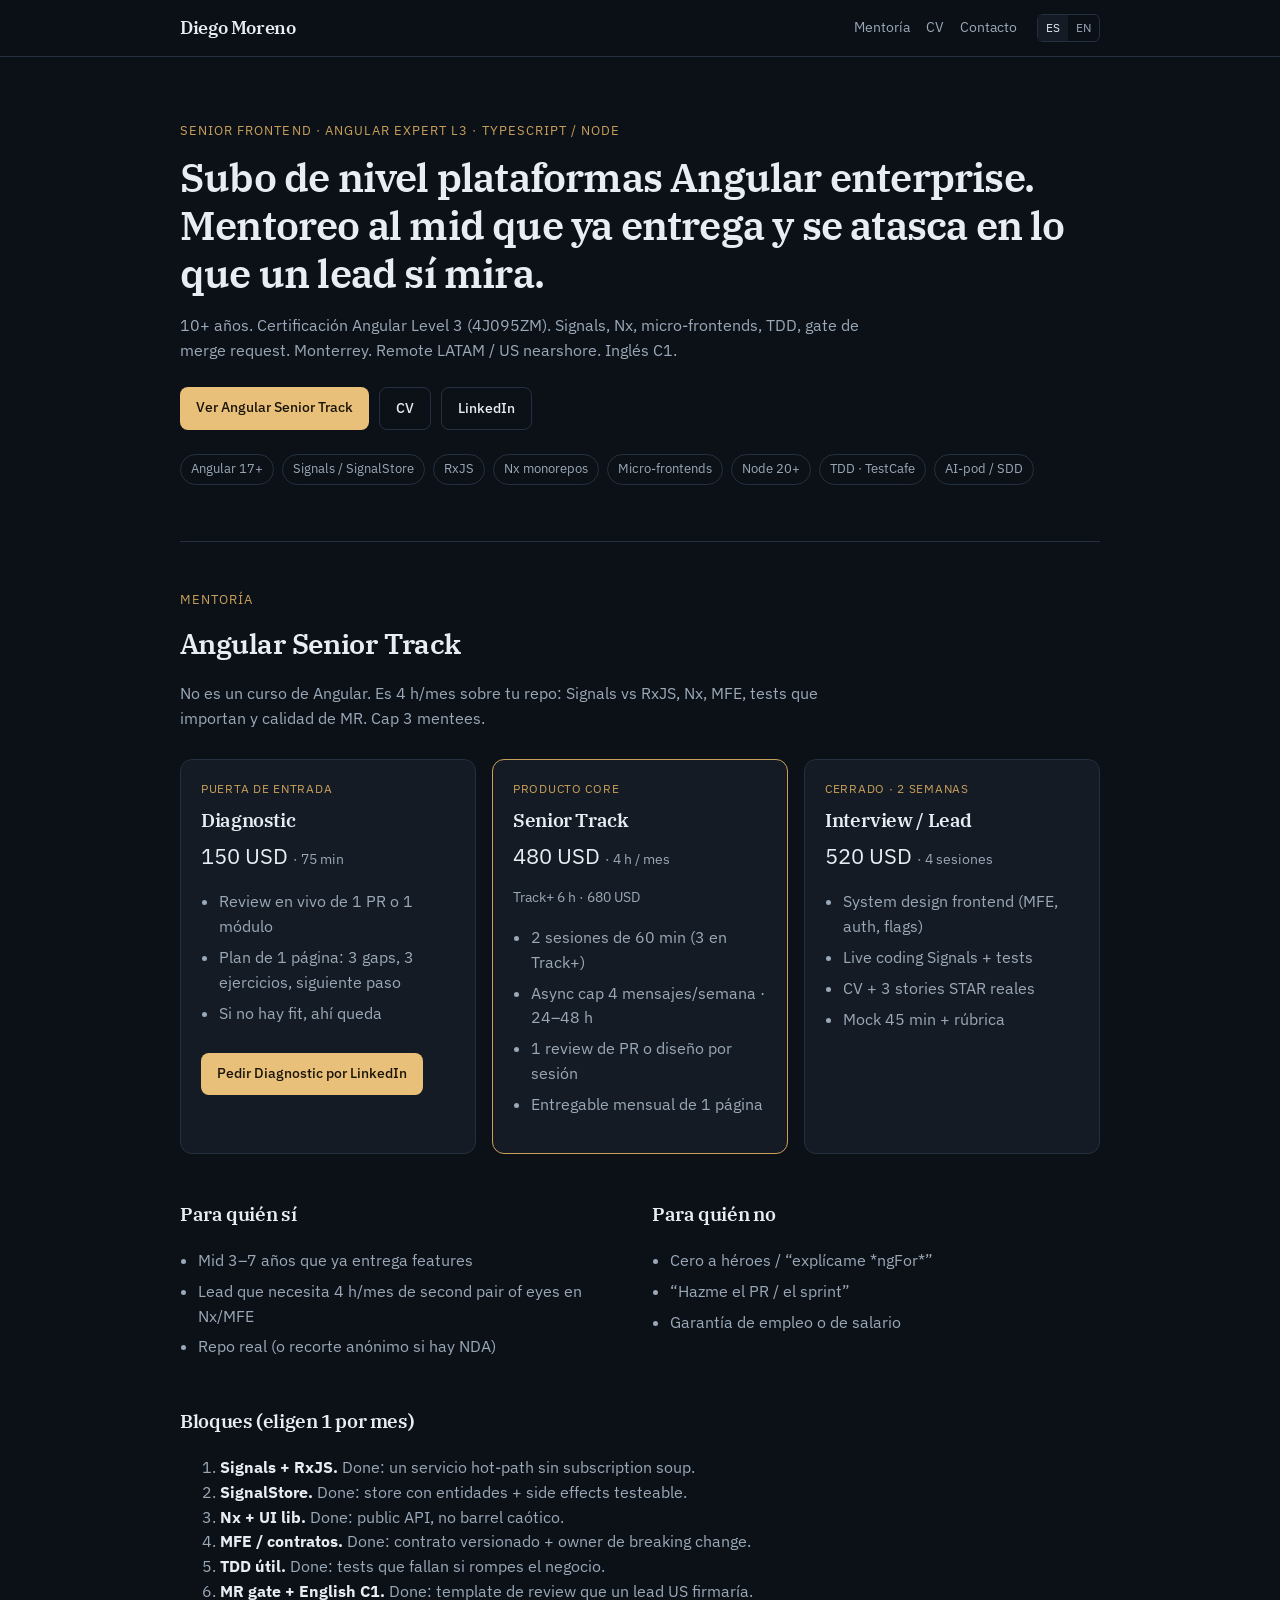
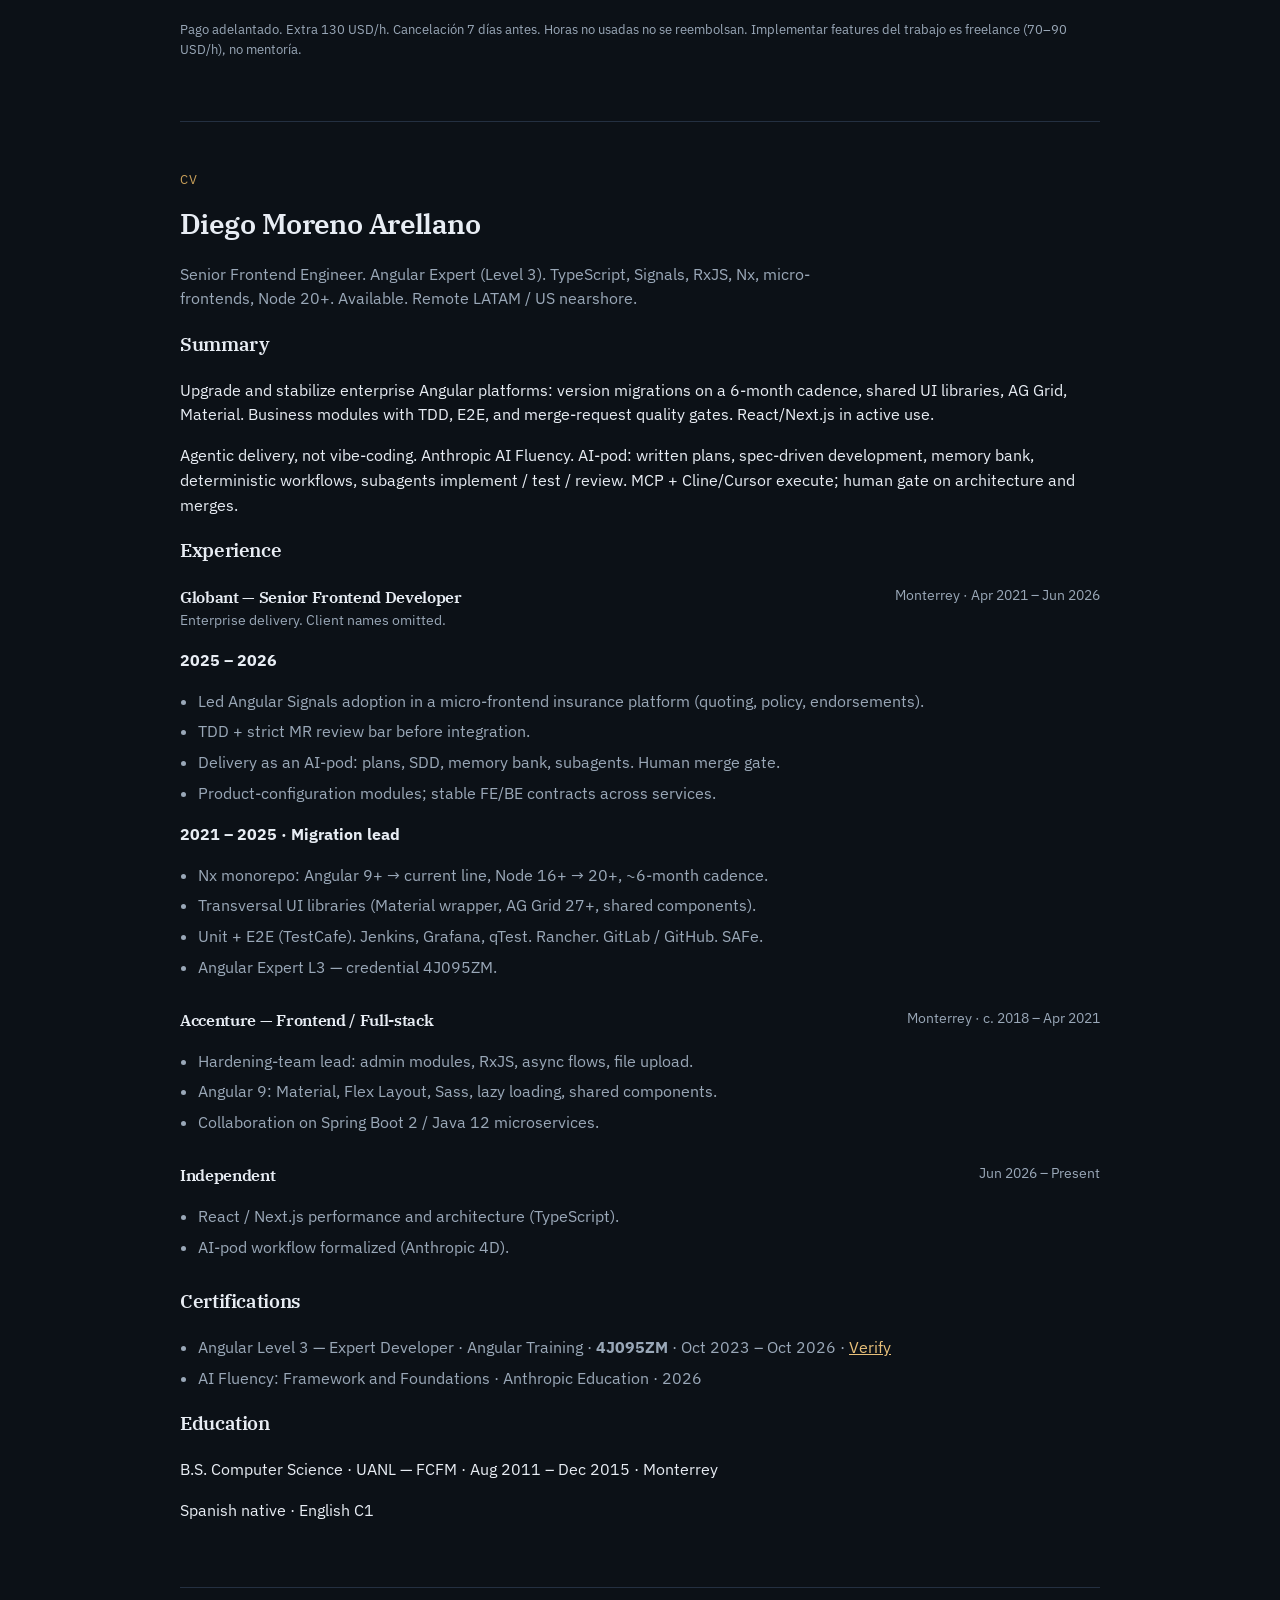
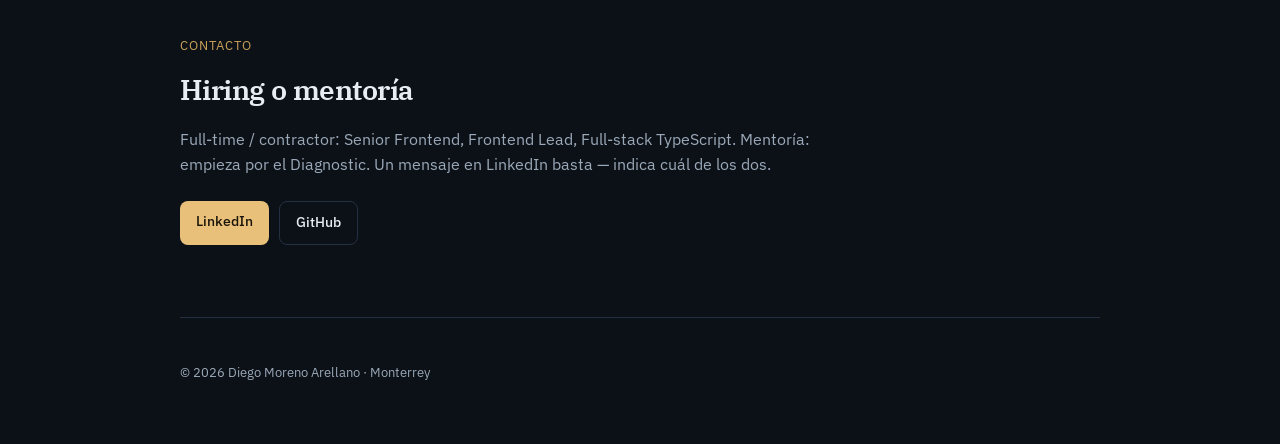
==== index.html @ fafae0d0 "feat: static landing (HTML/CSS/i18n) for GitHub Pages" ====
<!DOCTYPE html>
<html lang="es">
<head>
  <meta charset="UTF-8" />
  <meta name="viewport" content="width=device-width, initial-scale=1" />
  <title>Diego Moreno — Angular Expert L3 · Senior Frontend</title>
  <meta name="description" content="Senior Frontend Engineer. Angular Expert L3. Mentoría mid→senior y fractional nearshore. Monterrey / remote US." />
  <meta property="og:title" content="Diego Moreno — Angular Expert L3" />
  <meta property="og:description" content="CV público + Angular Senior Track. Signals, Nx, MFE, TDD. Mentoría 4 h/mes." />
  <meta property="og:type" content="website" />
  <link rel="icon" href="data:image/svg+xml,<svg xmlns='http://www.w3.org/2000/svg' viewBox='0 0 64 64'><rect width='64' height='64' rx='12' fill='%230c1117'/><text x='50%' y='54%' text-anchor='middle' font-family='Georgia' font-size='28' fill='%23e8c07a'>DM</text></svg>" />
  <link rel="preconnect" href="https://fonts.googleapis.com" />
  <link rel="preconnect" href="https://fonts.gstatic.com" crossorigin />
  <link href="https://fonts.googleapis.com/css2?family=IBM+Plex+Sans:wght@400;500;600&family=IBM+Plex+Serif:wght@500;600&display=swap" rel="stylesheet" />
  <link rel="stylesheet" href="styles.css" />
</head>
<body>
  <a class="skip" href="#main">Skip to content</a>
  <header class="top">
    <div class="wrap top-inner">
      <a class="brand" href="#top">Diego Moreno</a>
      <nav class="nav">
        <a href="#mentoria" data-i18n="nav.mentor">Mentoría</a>
        <a href="#cv" data-i18n="nav.cv">CV</a>
        <a href="#contacto" data-i18n="nav.contact">Contacto</a>
      </nav>
      <div class="lang" role="group" aria-label="Language">
        <button type="button" id="btn-es" class="on" onclick="setLang('es')">ES</button>
        <button type="button" id="btn-en" onclick="setLang('en')">EN</button>
      </div>
    </div>
  </header>

  <main id="main">
    <section class="hero wrap" id="top">
      <p class="kicker" data-i18n="hero.kicker">Senior Frontend · Angular Expert L3 · TypeScript / Node</p>
      <h1 data-i18n="hero.title">Subo de nivel plataformas Angular enterprise. Mentoreo al mid que ya entrega y se atasca en lo que un lead sí mira.</h1>
      <p class="lede" data-i18n="hero.lede">10+ años. Certificación Angular Level 3 (4J095ZM). Signals, Nx, micro-frontends, TDD, gate de merge request. Monterrey. Remote LATAM / US nearshore. Inglés C1.</p>
      <div class="cta-row">
        <a class="btn primary" href="#mentoria" data-i18n="hero.cta1">Ver Angular Senior Track</a>
        <a class="btn ghost" href="#cv">CV</a>
        <a class="btn ghost" href="https://mx.linkedin.com/in/diego-moreno-arellano-2a36528a" target="_blank" rel="noopener">LinkedIn</a>
      </div>
      <ul class="pills">
        <li>Angular 17+</li>
        <li>Signals / SignalStore</li>
        <li>RxJS</li>
        <li>Nx monorepos</li>
        <li>Micro-frontends</li>
        <li>Node 20+</li>
        <li>TDD · TestCafe</li>
        <li>AI-pod / SDD</li>
      </ul>
    </section>

    <section class="wrap block" id="mentoria">
      <p class="section-label" data-i18n="m.label">Mentoría</p>
      <h2 data-i18n="m.title">Angular Senior Track</h2>
      <p class="intro" data-i18n="m.intro">No es un curso de Angular. Es 4 h/mes sobre tu repo: Signals vs RxJS, Nx, MFE, tests que importan y calidad de MR. Cap 3 mentees.</p>

      <div class="cards">
        <article class="card">
          <p class="price-kicker" data-i18n="a.k">Puerta de entrada</p>
          <h3>Diagnostic</h3>
          <p class="price">150 USD <span data-i18n="a.meta">· 75 min</span></p>
          <ul>
            <li data-i18n="a.1">Review en vivo de 1 PR o 1 módulo</li>
            <li data-i18n="a.2">Plan de 1 página: 3 gaps, 3 ejercicios, siguiente paso</li>
            <li data-i18n="a.3">Si no hay fit, ahí queda</li>
          </ul>
          <a class="btn primary sm" href="https://www.linkedin.com/in/diego-moreno-arellano-2a36528a/" target="_blank" rel="noopener" data-i18n="a.cta">Pedir Diagnostic por LinkedIn</a>
        </article>

        <article class="card featured">
          <p class="price-kicker" data-i18n="b.k">Producto core</p>
          <h3>Senior Track</h3>
          <p class="price">480 USD <span data-i18n="b.meta">· 4 h / mes</span></p>
          <p class="alt" data-i18n="b.plus">Track+ 6 h · 680 USD</p>
          <ul>
            <li data-i18n="b.1">2 sesiones de 60 min (3 en Track+)</li>
            <li data-i18n="b.2">Async cap 4 mensajes/semana · 24–48 h</li>
            <li data-i18n="b.3">1 review de PR o diseño por sesión</li>
            <li data-i18n="b.4">Entregable mensual de 1 página</li>
          </ul>
        </article>

        <article class="card">
          <p class="price-kicker" data-i18n="c.k">Cerrado · 2 semanas</p>
          <h3>Interview / Lead</h3>
          <p class="price">520 USD <span data-i18n="c.meta">· 4 sesiones</span></p>
          <ul>
            <li data-i18n="c.1">System design frontend (MFE, auth, flags)</li>
            <li data-i18n="c.2">Live coding Signals + tests</li>
            <li data-i18n="c.3">CV + 3 stories STAR reales</li>
            <li data-i18n="c.4">Mock 45 min + rúbrica</li>
          </ul>
        </article>
      </div>

      <div class="split">
        <div>
          <h3 data-i18n="fit.yesT">Para quién sí</h3>
          <ul class="plain">
            <li data-i18n="fit.y1">Mid 3–7 años que ya entrega features</li>
            <li data-i18n="fit.y2">Lead que necesita 4 h/mes de second pair of eyes en Nx/MFE</li>
            <li data-i18n="fit.y3">Repo real (o recorte anónimo si hay NDA)</li>
          </ul>
        </div>
        <div>
          <h3 data-i18n="fit.noT">Para quién no</h3>
          <ul class="plain">
            <li data-i18n="fit.n1">Cero a héroes / “explícame *ngFor*”</li>
            <li data-i18n="fit.n2">“Hazme el PR / el sprint”</li>
            <li data-i18n="fit.n3">Garantía de empleo o de salario</li>
          </ul>
        </div>
      </div>

      <h3 class="track-h" data-i18n="track.h">Bloques (eligen 1 por mes)</h3>
      <ol class="track">
        <li><strong>Signals + RxJS.</strong> <span data-i18n="t.1">Done: un servicio hot-path sin subscription soup.</span></li>
        <li><strong>SignalStore.</strong> <span data-i18n="t.2">Done: store con entidades + side effects testeable.</span></li>
        <li><strong>Nx + UI lib.</strong> <span data-i18n="t.3">Done: public API, no barrel caótico.</span></li>
        <li><strong>MFE / contratos.</strong> <span data-i18n="t.4">Done: contrato versionado + owner de breaking change.</span></li>
        <li><strong>TDD útil.</strong> <span data-i18n="t.5">Done: tests que fallan si rompes el negocio.</span></li>
        <li><strong>MR gate + English C1.</strong> <span data-i18n="t.6">Done: template de review que un lead US firmaría.</span></li>
      </ol>

      <p class="fine" data-i18n="m.fine">Pago adelantado. Extra 130 USD/h. Cancelación 7 días antes. Horas no usadas no se reembolsan. Implementar features del trabajo es freelance (70–90 USD/h), no mentoría.</p>
    </section>

    <section class="wrap block" id="cv">
      <p class="section-label">CV</p>
      <h2 data-i18n="cv.title">Diego Moreno Arellano</h2>
      <p class="intro" data-i18n="cv.intro">Senior Frontend Engineer. Angular Expert (Level 3). TypeScript, Signals, RxJS, Nx, micro-frontends, Node 20+. Available. Remote LATAM / US nearshore.</p>

      <h3 data-i18n="cv.sum">Summary</h3>
      <p data-i18n="cv.p1">Upgrade and stabilize enterprise Angular platforms: version migrations on a 6-month cadence, shared UI libraries, AG Grid, Material. Business modules with TDD, E2E, and merge-request quality gates. React/Next.js in active use.</p>
      <p data-i18n="cv.p2">Agentic delivery, not vibe-coding. Anthropic AI Fluency. AI-pod: written plans, spec-driven development, memory bank, deterministic workflows, subagents implement / test / review. MCP + Cline/Cursor execute; human gate on architecture and merges.</p>

      <h3 data-i18n="cv.exp">Experience</h3>
      <article class="job">
        <header>
          <h4>Globant — Senior Frontend Developer</h4>
          <p class="when">Monterrey · Apr 2021 – Jun 2026</p>
        </header>
        <p class="muted" data-i18n="cv.omit">Enterprise delivery. Client names omitted.</p>
        <p><strong>2025 – 2026</strong></p>
        <ul>
          <li data-i18n="g1">Led Angular Signals adoption in a micro-frontend insurance platform (quoting, policy, endorsements).</li>
          <li data-i18n="g2">TDD + strict MR review bar before integration.</li>
          <li data-i18n="g3">Delivery as an AI-pod: plans, SDD, memory bank, subagents. Human merge gate.</li>
          <li data-i18n="g4">Product-configuration modules; stable FE/BE contracts across services.</li>
        </ul>
        <p><strong>2021 – 2025 · Migration lead</strong></p>
        <ul>
          <li data-i18n="g5">Nx monorepo: Angular 9+ → current line, Node 16+ → 20+, ~6-month cadence.</li>
          <li data-i18n="g6">Transversal UI libraries (Material wrapper, AG Grid 27+, shared components).</li>
          <li data-i18n="g7">Unit + E2E (TestCafe). Jenkins, Grafana, qTest. Rancher. GitLab / GitHub. SAFe.</li>
          <li>Angular Expert L3 — credential 4J095ZM.</li>
        </ul>
      </article>
      <article class="job">
        <header>
          <h4>Accenture — Frontend / Full-stack</h4>
          <p class="when">Monterrey · c. 2018 – Apr 2021</p>
        </header>
        <ul>
          <li data-i18n="acc1">Hardening-team lead: admin modules, RxJS, async flows, file upload.</li>
          <li data-i18n="acc2">Angular 9: Material, Flex Layout, Sass, lazy loading, shared components.</li>
          <li data-i18n="acc3">Collaboration on Spring Boot 2 / Java 12 microservices.</li>
        </ul>
      </article>
      <article class="job">
        <header>
          <h4 data-i18n="ind.h">Independent</h4>
          <p class="when">Jun 2026 – Present</p>
        </header>
        <ul>
          <li data-i18n="ind.1">React / Next.js performance and architecture (TypeScript).</li>
          <li data-i18n="ind.2">AI-pod workflow formalized (Anthropic 4D).</li>
        </ul>
      </article>

      <h3 data-i18n="cv.cert">Certifications</h3>
      <ul class="plain">
        <li>Angular Level 3 — Expert Developer · Angular Training · <strong>4J095ZM</strong> · Oct 2023 – Oct 2026 · <a href="https://www.angulartraining.com/certification/check.html" target="_blank" rel="noopener">Verify</a></li>
        <li>AI Fluency: Framework and Foundations · Anthropic Education · 2026</li>
      </ul>

      <h3 data-i18n="cv.edu">Education</h3>
      <p>B.S. Computer Science · UANL — FCFM · Aug 2011 – Dec 2015 · Monterrey</p>
      <p>Spanish native · English C1</p>
    </section>

    <section class="wrap block" id="contacto">
      <p class="section-label" data-i18n="co.label">Contacto</p>
      <h2 data-i18n="co.title">Hiring o mentoría</h2>
      <p class="intro" data-i18n="co.intro">Full-time / contractor: Senior Frontend, Frontend Lead, Full-stack TypeScript. Mentoría: empieza por el Diagnostic. Un mensaje en LinkedIn basta — indica cuál de los dos.</p>
      <div class="cta-row">
        <a class="btn primary" href="https://www.linkedin.com/in/diego-moreno-arellano-2a36528a/" target="_blank" rel="noopener">LinkedIn</a>
        <a class="btn ghost" href="https://github.com/pelukron/diego-moreno" target="_blank" rel="noopener">GitHub</a>
      </div>
    </section>
  </main>

  <footer class="wrap foot">
    <p>© 2026 Diego Moreno Arellano · Monterrey</p>
  </footer>

  <script src="i18n.js"></script>
</body>
</html>
---- styles.css ----
:root {
  --bg: #0c1117;
  --bg-2: #141b24;
  --ink: #e8edf4;
  --muted: #9aa8b8;
  --line: #243041;
  --gold: #e8c07a;
  --gold-dim: #c9a05a;
}
* { box-sizing: border-box; }
html { scroll-behavior: smooth; }
body {
  margin: 0;
  background: var(--bg);
  color: var(--ink);
  font: 16px/1.55 "IBM Plex Sans", system-ui, sans-serif;
}
h1, h2, h3, h4, .brand {
  font-family: "IBM Plex Serif", Georgia, serif;
  font-weight: 600;
  letter-spacing: -0.02em;
}
a { color: var(--gold); }
.skip {
  position: absolute; left: -999px;
}
.wrap { width: min(920px, calc(100% - 40px)); margin-inline: auto; }
.top {
  position: sticky; top: 0; z-index: 10;
  background: rgba(12,17,23,.88);
  backdrop-filter: blur(10px);
  border-bottom: 1px solid var(--line);
}
.top-inner {
  display: flex; align-items: center; gap: 20px;
  min-height: 56px;
}
.brand { color: var(--ink); text-decoration: none; font-size: 18px; }
.nav { display: flex; gap: 16px; margin-left: auto; }
.nav a { color: var(--muted); text-decoration: none; font-size: 14px; }
.nav a:hover { color: var(--ink); }
.lang { display: flex; border: 1px solid var(--line); border-radius: 6px; }
.lang button {
  background: transparent; color: var(--muted); border: 0;
  padding: 4px 8px; cursor: pointer; font: inherit; font-size: 12px;
}
.lang button.on { background: var(--bg-2); color: var(--ink); }
.hero { padding: 64px 0 40px; }
.kicker, .section-label {
  color: var(--gold-dim); font-size: 13px; letter-spacing: .08em;
  text-transform: uppercase; margin: 0 0 12px;
}
h1 { font-size: clamp(28px, 4vw, 40px); line-height: 1.2; margin: 0 0 16px; }
.lede, .intro { color: var(--muted); max-width: 68ch; }
.cta-row { display: flex; flex-wrap: wrap; gap: 10px; margin: 24px 0; }
.btn {
  display: inline-block; text-decoration: none;
  padding: 10px 16px; border-radius: 8px; font-size: 14px; font-weight: 500;
}
.btn.primary { background: var(--gold); color: #1a1408; }
.btn.ghost { border: 1px solid var(--line); color: var(--ink); }
.btn.sm { margin-top: 12px; }
.pills { display: flex; flex-wrap: wrap; gap: 8px; padding: 0; list-style: none; }
.pills li {
  border: 1px solid var(--line); color: var(--muted);
  padding: 4px 10px; border-radius: 999px; font-size: 13px;
}
.block { padding: 48px 0; border-top: 1px solid var(--line); }
h2 { font-size: 28px; margin: 0 0 12px; }
.cards {
  display: grid; gap: 16px;
  grid-template-columns: repeat(auto-fit, minmax(240px, 1fr));
  margin: 28px 0;
}
.card {
  background: var(--bg-2);
  border: 1px solid var(--line);
  border-radius: 12px;
  padding: 20px;
}
.card.featured { border-color: var(--gold-dim); }
.price-kicker { margin: 0; font-size: 12px; color: var(--gold-dim); letter-spacing: .06em; text-transform: uppercase; }
.card h3 { margin: 8px 0 4px; }
.price { font-size: 22px; margin: 0; }
.price span, .alt { color: var(--muted); font-size: 14px; }
.card ul, .plain, .job ul { padding-left: 18px; }
.card li, .plain li, .job li { margin: 6px 0; color: var(--muted); }
.split { display: grid; gap: 24px; grid-template-columns: 1fr 1fr; }
.track-h { margin-top: 32px; }
.track { color: var(--muted); }
.track strong { color: var(--ink); }
.fine { color: var(--muted); font-size: 13px; }
.job { margin: 20px 0 28px; }
.job header { display: flex; justify-content: space-between; gap: 12px; flex-wrap: wrap; }
.job h4 { margin: 0; }
.when, .muted { color: var(--muted); margin: 0; font-size: 14px; }
.foot { padding: 32px 0 48px; color: var(--muted); font-size: 13px; border-top: 1px solid var(--line); }
@media (max-width: 640px) {
  .nav { display: none; }
  .split { grid-template-columns: 1fr; }
  .hero { padding-top: 40px; }
}
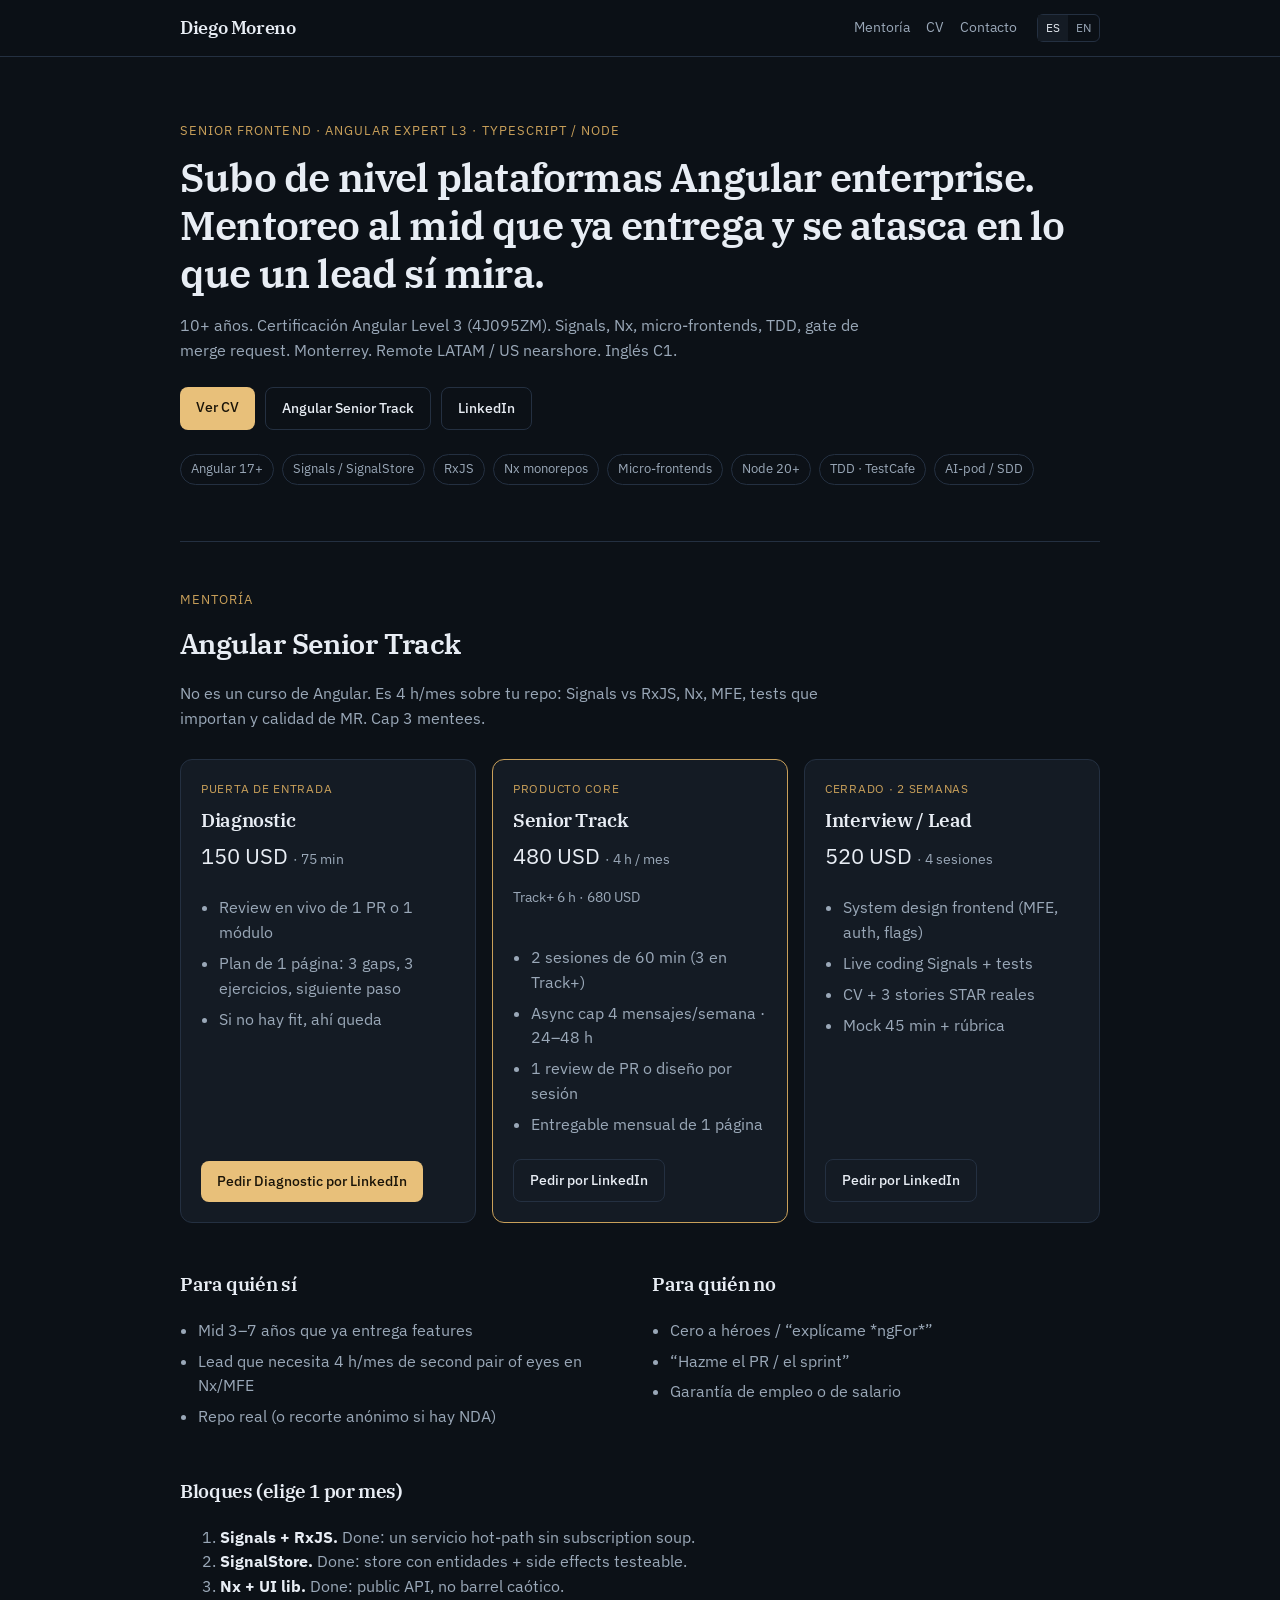
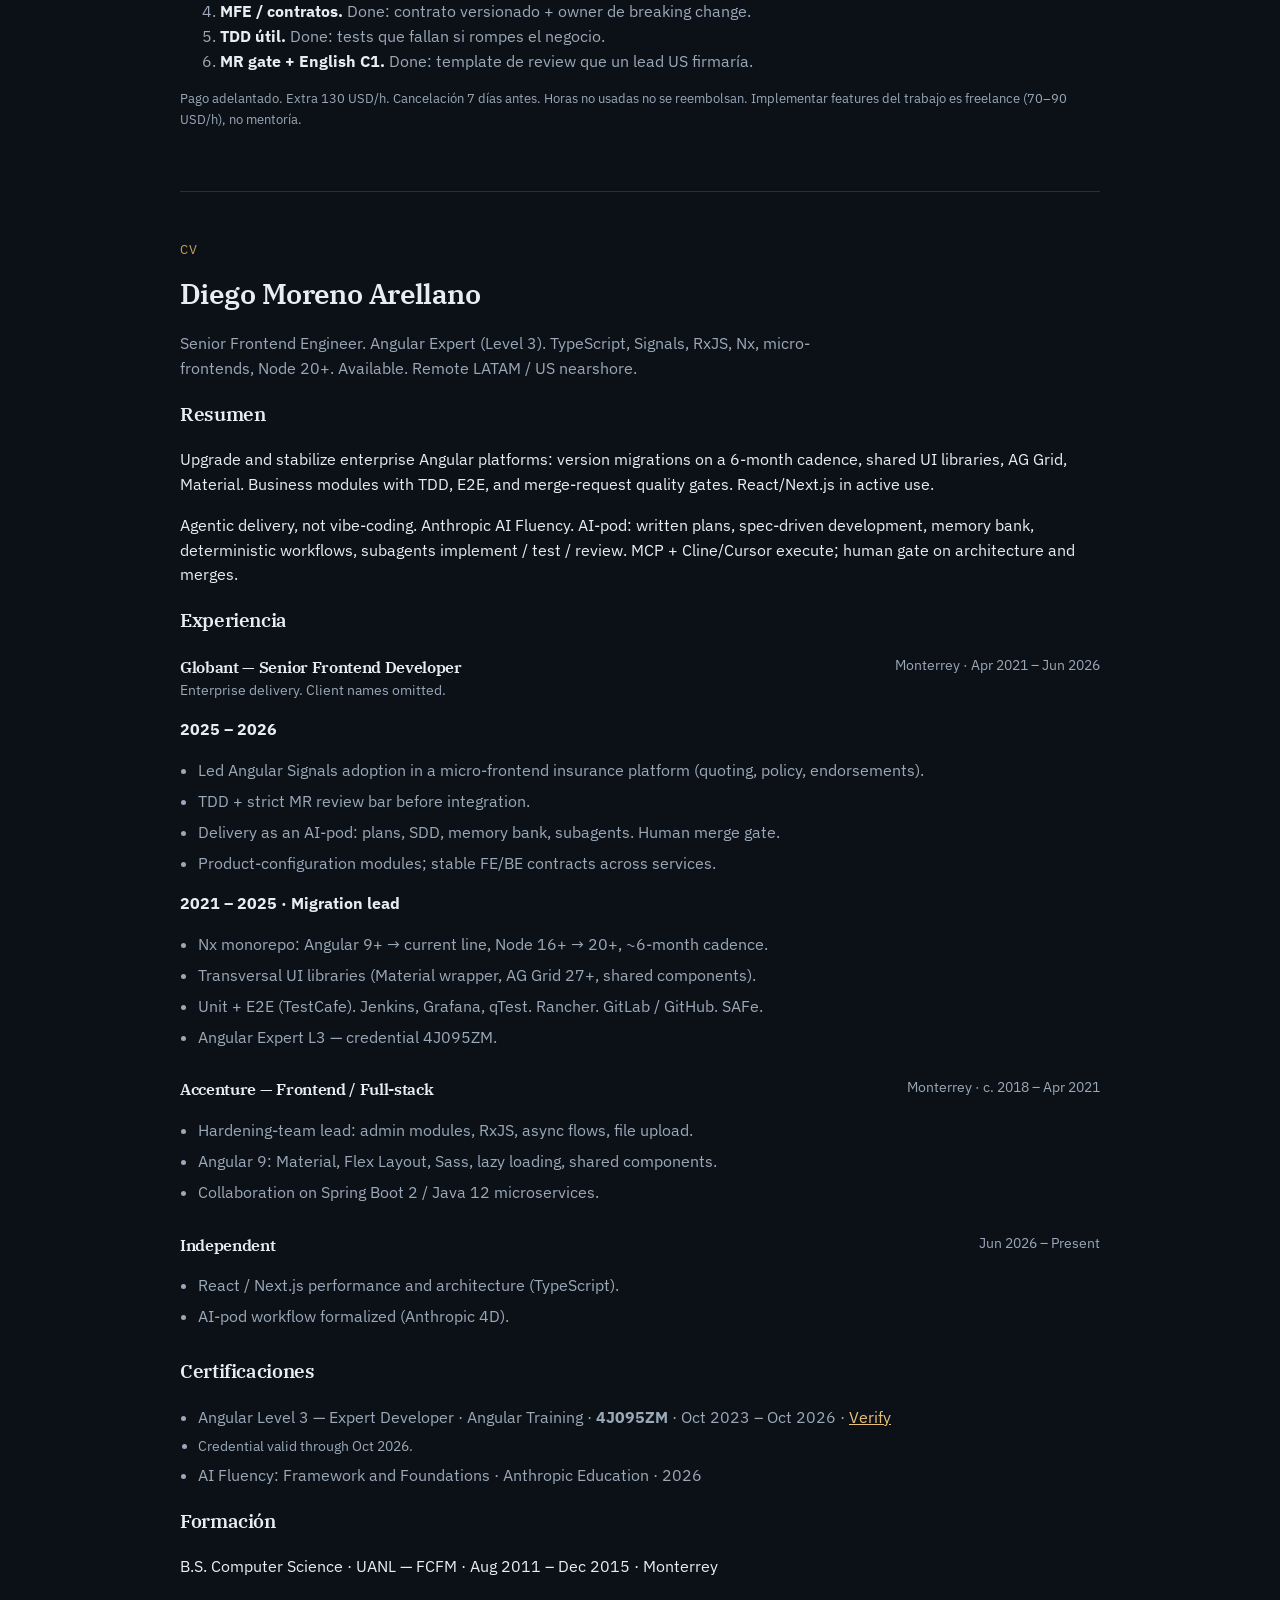
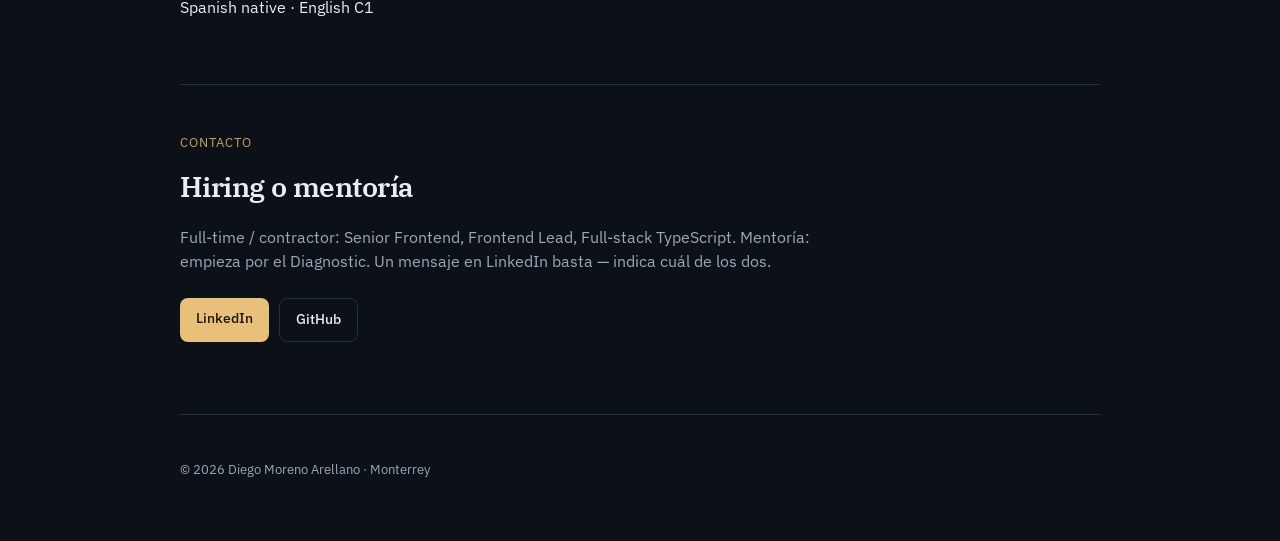
==== commit e3c1254d: "fix: landing hygiene, dual CTA, complete i18n Hiring and mentoring share the hero. Chrome is bilingu" ====
--- a/index.html
+++ b/index.html
@@ -4,10 +4,12 @@
   <meta charset="UTF-8" />
   <meta name="viewport" content="width=device-width, initial-scale=1" />
   <title>Diego Moreno — Angular Expert L3 · Senior Frontend</title>
-  <meta name="description" content="Senior Frontend Engineer. Angular Expert L3. Mentoría mid→senior y fractional nearshore. Monterrey / remote US." />
-  <meta property="og:title" content="Diego Moreno — Angular Expert L3" />
-  <meta property="og:description" content="CV público + Angular Senior Track. Signals, Nx, MFE, TDD. Mentoría 4 h/mes." />
+  <meta name="description" content="Senior Frontend Engineer. Angular Expert L3. Public resume and mid-to-senior mentoring. Monterrey / remote US." />
+  <link rel="canonical" href="https://pelukron.github.io/diego-moreno/" />
+  <meta property="og:title" content="Diego Moreno — Angular Expert L3 · Senior Frontend" />
+  <meta property="og:description" content="Senior Frontend Engineer. Angular Expert L3. Public resume and mid-to-senior mentoring. Monterrey / remote US." />
   <meta property="og:type" content="website" />
+  <meta property="og:url" content="https://pelukron.github.io/diego-moreno/" />
   <link rel="icon" href="data:image/svg+xml,<svg xmlns='http://www.w3.org/2000/svg' viewBox='0 0 64 64'><rect width='64' height='64' rx='12' fill='%230c1117'/><text x='50%' y='54%' text-anchor='middle' font-family='Georgia' font-size='28' fill='%23e8c07a'>DM</text></svg>" />
   <link rel="preconnect" href="https://fonts.googleapis.com" />
   <link rel="preconnect" href="https://fonts.gstatic.com" crossorigin />
@@ -19,14 +21,14 @@
   <header class="top">
     <div class="wrap top-inner">
       <a class="brand" href="#top">Diego Moreno</a>
-      <nav class="nav">
+      <nav class="nav" aria-label="Primary">
         <a href="#mentoria" data-i18n="nav.mentor">Mentoría</a>
         <a href="#cv" data-i18n="nav.cv">CV</a>
         <a href="#contacto" data-i18n="nav.contact">Contacto</a>
       </nav>
       <div class="lang" role="group" aria-label="Language">
-        <button type="button" id="btn-es" class="on" onclick="setLang('es')">ES</button>
-        <button type="button" id="btn-en" onclick="setLang('en')">EN</button>
+        <button type="button" id="btn-es" class="on">ES</button>
+        <button type="button" id="btn-en">EN</button>
       </div>
     </div>
   </header>
@@ -37,9 +39,9 @@
       <h1 data-i18n="hero.title">Subo de nivel plataformas Angular enterprise. Mentoreo al mid que ya entrega y se atasca en lo que un lead sí mira.</h1>
       <p class="lede" data-i18n="hero.lede">10+ años. Certificación Angular Level 3 (4J095ZM). Signals, Nx, micro-frontends, TDD, gate de merge request. Monterrey. Remote LATAM / US nearshore. Inglés C1.</p>
       <div class="cta-row">
-        <a class="btn primary" href="#mentoria" data-i18n="hero.cta1">Ver Angular Senior Track</a>
-        <a class="btn ghost" href="#cv">CV</a>
-        <a class="btn ghost" href="https://mx.linkedin.com/in/diego-moreno-arellano-2a36528a" target="_blank" rel="noopener">LinkedIn</a>
+        <a class="btn primary" href="#cv" data-i18n="hero.ctaHire">Ver CV</a>
+        <a class="btn ghost" href="#mentoria" data-i18n="hero.ctaMentor">Angular Senior Track</a>
+        <a class="btn ghost" href="https://www.linkedin.com/in/diego-moreno-arellano-2a36528a/" target="_blank" rel="noopener">LinkedIn</a>
       </div>
       <ul class="pills">
         <li>Angular 17+</li>
@@ -82,6 +84,7 @@
             <li data-i18n="b.3">1 review de PR o diseño por sesión</li>
             <li data-i18n="b.4">Entregable mensual de 1 página</li>
           </ul>
+          <a class="btn ghost sm" href="https://www.linkedin.com/in/diego-moreno-arellano-2a36528a/" target="_blank" rel="noopener" data-i18n="b.cta">Pedir por LinkedIn</a>
         </article>
 
         <article class="card">
@@ -94,6 +97,7 @@
             <li data-i18n="c.3">CV + 3 stories STAR reales</li>
             <li data-i18n="c.4">Mock 45 min + rúbrica</li>
           </ul>
+          <a class="btn ghost sm" href="https://www.linkedin.com/in/diego-moreno-arellano-2a36528a/" target="_blank" rel="noopener" data-i18n="c.cta">Pedir por LinkedIn</a>
         </article>
       </div>
 
@@ -116,7 +120,7 @@
         </div>
       </div>
 
-      <h3 class="track-h" data-i18n="track.h">Bloques (eligen 1 por mes)</h3>
+      <h3 class="track-h" data-i18n="track.h">Bloques (elige 1 por mes)</h3>
       <ol class="track">
         <li><strong>Signals + RxJS.</strong> <span data-i18n="t.1">Done: un servicio hot-path sin subscription soup.</span></li>
         <li><strong>SignalStore.</strong> <span data-i18n="t.2">Done: store con entidades + side effects testeable.</span></li>
@@ -130,7 +134,7 @@
     </section>
 
     <section class="wrap block" id="cv">
-      <p class="section-label">CV</p>
+      <p class="section-label" data-i18n="cv.label">CV</p>
       <h2 data-i18n="cv.title">Diego Moreno Arellano</h2>
       <p class="intro" data-i18n="cv.intro">Senior Frontend Engineer. Angular Expert (Level 3). TypeScript, Signals, RxJS, Nx, micro-frontends, Node 20+. Available. Remote LATAM / US nearshore.</p>
 
@@ -185,6 +189,7 @@
       <h3 data-i18n="cv.cert">Certifications</h3>
       <ul class="plain">
         <li>Angular Level 3 — Expert Developer · Angular Training · <strong>4J095ZM</strong> · Oct 2023 – Oct 2026 · <a href="https://www.angulartraining.com/certification/check.html" target="_blank" rel="noopener">Verify</a></li>
+        <li class="muted" data-i18n="cv.certNote">Credential valid through Oct 2026.</li>
         <li>AI Fluency: Framework and Foundations · Anthropic Education · 2026</li>
       </ul>
 
--- a/styles.css
+++ b/styles.css
@@ -22,7 +22,20 @@
 }
 a { color: var(--gold); }
 .skip {
-  position: absolute; left: -999px;
+  position: absolute;
+  left: -999px;
+  top: 0;
+}
+.skip:focus {
+  left: 12px;
+  top: 12px;
+  z-index: 20;
+  background: var(--gold);
+  color: #1a1408;
+  padding: 8px 12px;
+  border-radius: 6px;
+  text-decoration: none;
+  font-weight: 600;
 }
 .wrap { width: min(920px, calc(100% - 40px)); margin-inline: auto; }
 .top {
@@ -32,7 +45,7 @@
   border-bottom: 1px solid var(--line);
 }
 .top-inner {
-  display: flex; align-items: center; gap: 20px;
+  display: flex; align-items: center; flex-wrap: wrap; gap: 12px 20px;
   min-height: 56px;
 }
 .brand { color: var(--ink); text-decoration: none; font-size: 18px; }
@@ -77,6 +90,8 @@
   border: 1px solid var(--line);
   border-radius: 12px;
   padding: 20px;
+  display: flex;
+  flex-direction: column;
 }
 .card.featured { border-color: var(--gold-dim); }
 .price-kicker { margin: 0; font-size: 12px; color: var(--gold-dim); letter-spacing: .06em; text-transform: uppercase; }
@@ -85,6 +100,7 @@
 .price span, .alt { color: var(--muted); font-size: 14px; }
 .card ul, .plain, .job ul { padding-left: 18px; }
 .card li, .plain li, .job li { margin: 6px 0; color: var(--muted); }
+.card .btn { margin-top: auto; align-self: flex-start; }
 .split { display: grid; gap: 24px; grid-template-columns: 1fr 1fr; }
 .track-h { margin-top: 32px; }
 .track { color: var(--muted); }
@@ -96,7 +112,15 @@
 .when, .muted { color: var(--muted); margin: 0; font-size: 14px; }
 .foot { padding: 32px 0 48px; color: var(--muted); font-size: 13px; border-top: 1px solid var(--line); }
 @media (max-width: 640px) {
-  .nav { display: none; }
+  .nav {
+    order: 3;
+    width: 100%;
+    margin-left: 0;
+    padding-bottom: 8px;
+  }
   .split { grid-template-columns: 1fr; }
   .hero { padding-top: 40px; }
 }
+@media (prefers-reduced-motion: reduce) {
+  html { scroll-behavior: auto; }
+}
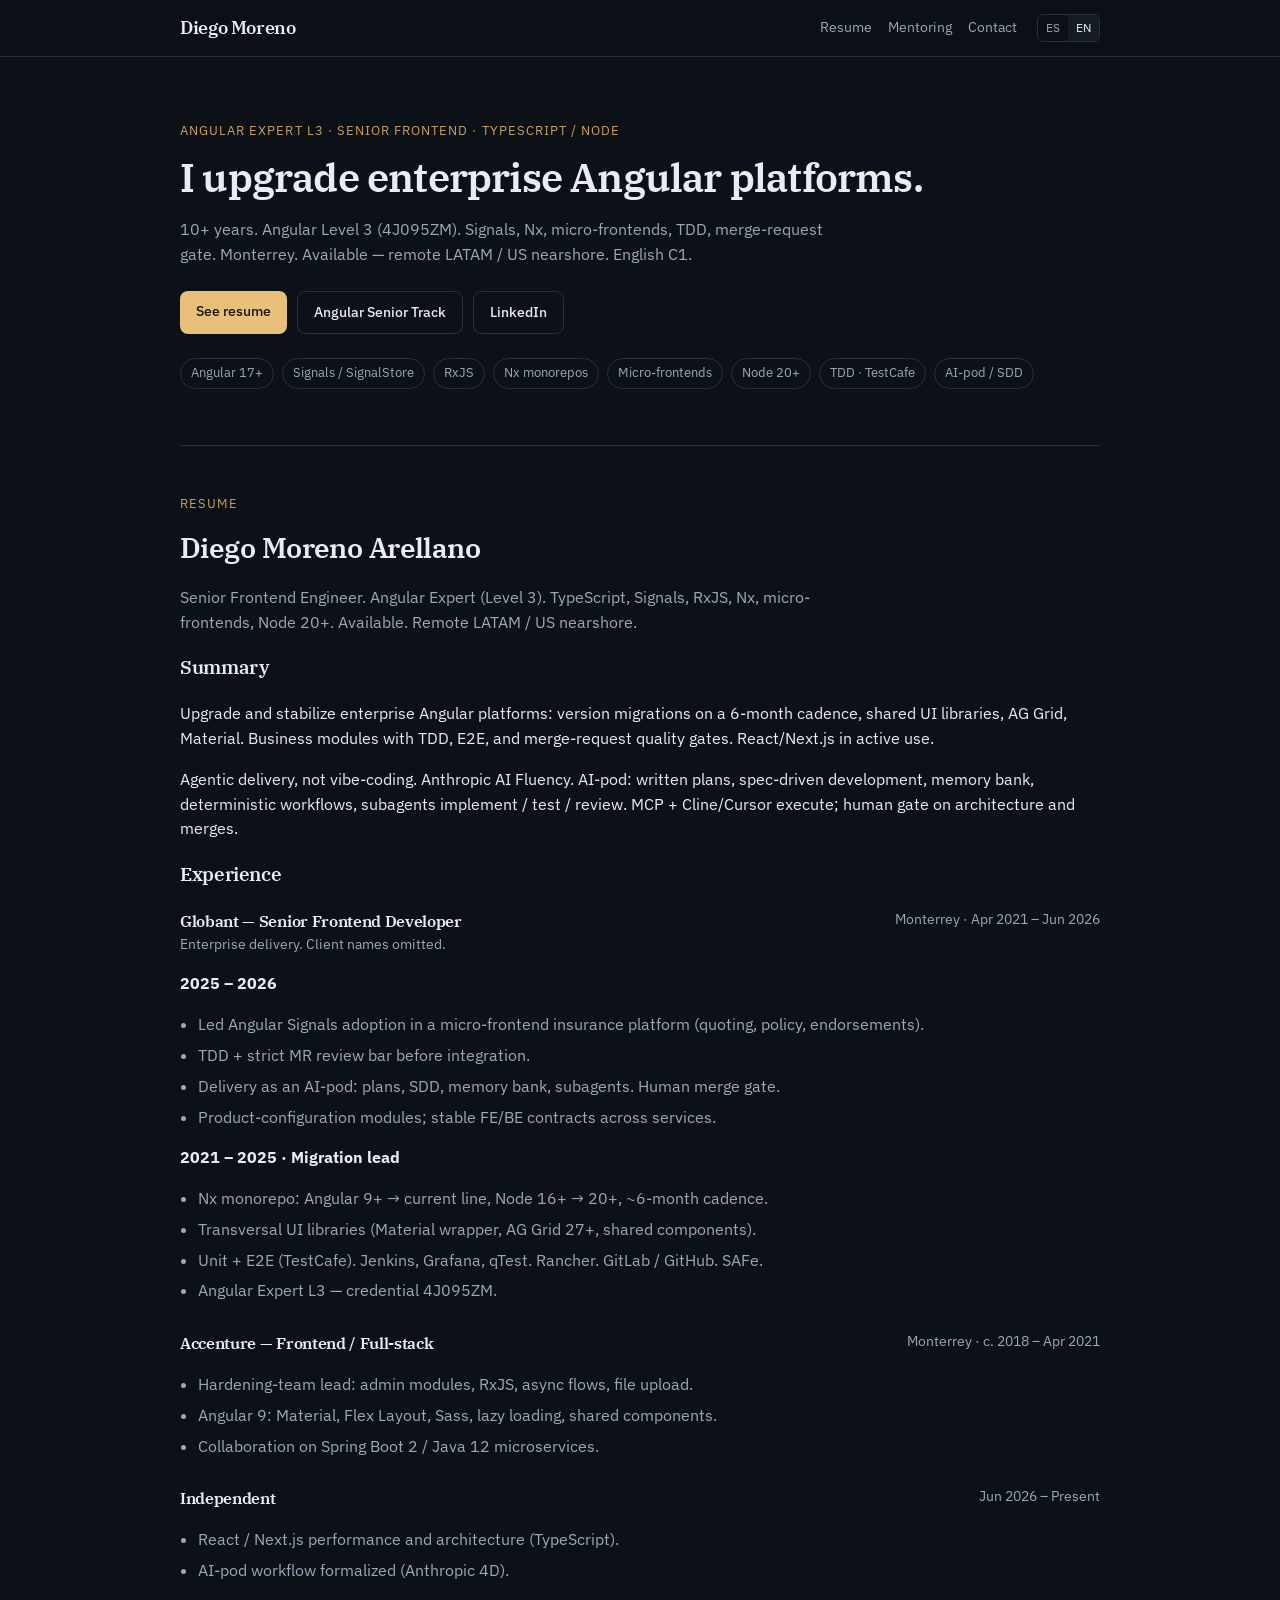
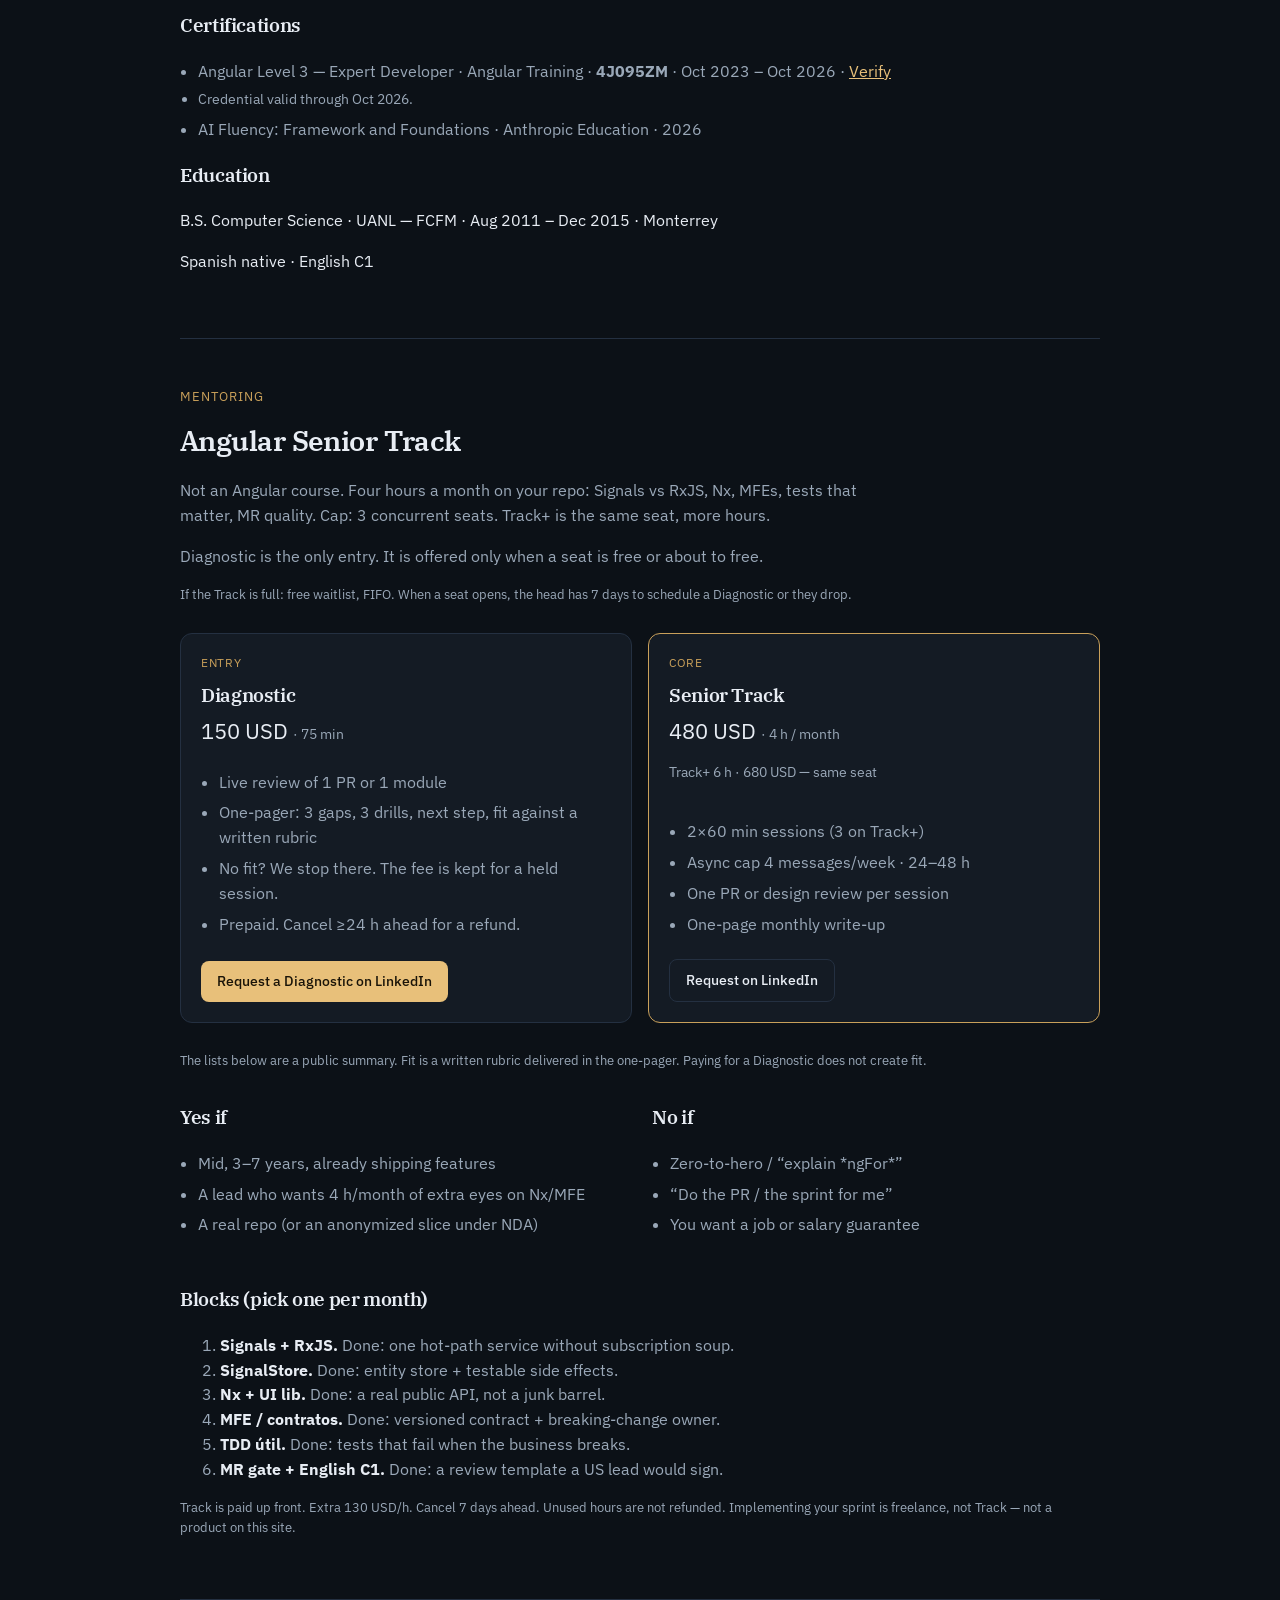
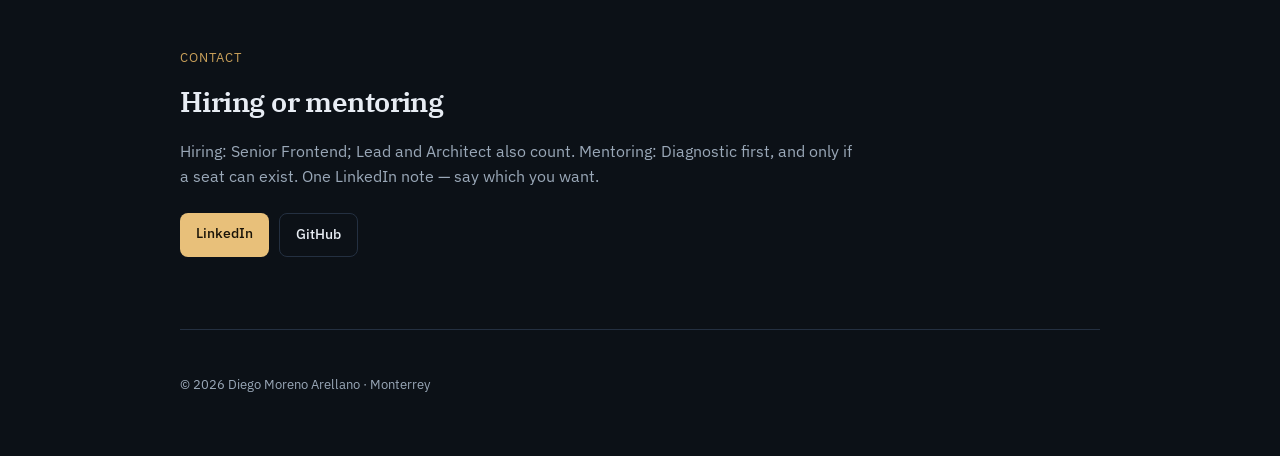
==== commit 6bba991c: "feat: apply public-presence domain to the landing Hiring owns the URL: English default, CV before Tr" ====
--- a/index.html
+++ b/index.html
@@ -1,13 +1,13 @@
 <!DOCTYPE html>
-<html lang="es">
+<html lang="en">
 <head>
   <meta charset="UTF-8" />
   <meta name="viewport" content="width=device-width, initial-scale=1" />
   <title>Diego Moreno — Angular Expert L3 · Senior Frontend</title>
-  <meta name="description" content="Senior Frontend Engineer. Angular Expert L3. Public resume and mid-to-senior mentoring. Monterrey / remote US." />
+  <meta name="description" content="Angular Expert L3. Senior Frontend. Public resume and Angular Senior Track. Monterrey / remote US." />
   <link rel="canonical" href="https://pelukron.github.io/diego-moreno/" />
   <meta property="og:title" content="Diego Moreno — Angular Expert L3 · Senior Frontend" />
-  <meta property="og:description" content="Senior Frontend Engineer. Angular Expert L3. Public resume and mid-to-senior mentoring. Monterrey / remote US." />
+  <meta property="og:description" content="Angular Expert L3. Senior Frontend. Public resume and Angular Senior Track. Monterrey / remote US." />
   <meta property="og:type" content="website" />
   <meta property="og:url" content="https://pelukron.github.io/diego-moreno/" />
   <link rel="icon" href="data:image/svg+xml,<svg xmlns='http://www.w3.org/2000/svg' viewBox='0 0 64 64'><rect width='64' height='64' rx='12' fill='%230c1117'/><text x='50%' y='54%' text-anchor='middle' font-family='Georgia' font-size='28' fill='%23e8c07a'>DM</text></svg>" />
@@ -22,24 +22,24 @@
     <div class="wrap top-inner">
       <a class="brand" href="#top">Diego Moreno</a>
       <nav class="nav" aria-label="Primary">
-        <a href="#mentoria" data-i18n="nav.mentor">Mentoría</a>
-        <a href="#cv" data-i18n="nav.cv">CV</a>
-        <a href="#contacto" data-i18n="nav.contact">Contacto</a>
+        <a href="#cv" data-i18n="nav.cv">Resume</a>
+        <a href="#mentoria" data-i18n="nav.mentor">Mentoring</a>
+        <a href="#contacto" data-i18n="nav.contact">Contact</a>
       </nav>
       <div class="lang" role="group" aria-label="Language">
-        <button type="button" id="btn-es" class="on">ES</button>
-        <button type="button" id="btn-en">EN</button>
+        <button type="button" id="btn-es">ES</button>
+        <button type="button" id="btn-en" class="on">EN</button>
       </div>
     </div>
   </header>
 
   <main id="main">
     <section class="hero wrap" id="top">
-      <p class="kicker" data-i18n="hero.kicker">Senior Frontend · Angular Expert L3 · TypeScript / Node</p>
-      <h1 data-i18n="hero.title">Subo de nivel plataformas Angular enterprise. Mentoreo al mid que ya entrega y se atasca en lo que un lead sí mira.</h1>
-      <p class="lede" data-i18n="hero.lede">10+ años. Certificación Angular Level 3 (4J095ZM). Signals, Nx, micro-frontends, TDD, gate de merge request. Monterrey. Remote LATAM / US nearshore. Inglés C1.</p>
+      <p class="kicker" data-i18n="hero.kicker">Angular Expert L3 · Senior Frontend · TypeScript / Node</p>
+      <h1 data-i18n="hero.title">I upgrade enterprise Angular platforms.</h1>
+      <p class="lede" data-i18n="hero.lede">10+ years. Angular Level 3 (4J095ZM). Signals, Nx, micro-frontends, TDD, merge-request gate. Monterrey. Available — remote LATAM / US nearshore. English C1.</p>
       <div class="cta-row">
-        <a class="btn primary" href="#cv" data-i18n="hero.ctaHire">Ver CV</a>
+        <a class="btn primary" href="#cv" data-i18n="hero.ctaHire">See resume</a>
         <a class="btn ghost" href="#mentoria" data-i18n="hero.ctaMentor">Angular Senior Track</a>
         <a class="btn ghost" href="https://www.linkedin.com/in/diego-moreno-arellano-2a36528a/" target="_blank" rel="noopener">LinkedIn</a>
       </div>
@@ -55,86 +55,8 @@
       </ul>
     </section>
 
-    <section class="wrap block" id="mentoria">
-      <p class="section-label" data-i18n="m.label">Mentoría</p>
-      <h2 data-i18n="m.title">Angular Senior Track</h2>
-      <p class="intro" data-i18n="m.intro">No es un curso de Angular. Es 4 h/mes sobre tu repo: Signals vs RxJS, Nx, MFE, tests que importan y calidad de MR. Cap 3 mentees.</p>
-
-      <div class="cards">
-        <article class="card">
-          <p class="price-kicker" data-i18n="a.k">Puerta de entrada</p>
-          <h3>Diagnostic</h3>
-          <p class="price">150 USD <span data-i18n="a.meta">· 75 min</span></p>
-          <ul>
-            <li data-i18n="a.1">Review en vivo de 1 PR o 1 módulo</li>
-            <li data-i18n="a.2">Plan de 1 página: 3 gaps, 3 ejercicios, siguiente paso</li>
-            <li data-i18n="a.3">Si no hay fit, ahí queda</li>
-          </ul>
-          <a class="btn primary sm" href="https://www.linkedin.com/in/diego-moreno-arellano-2a36528a/" target="_blank" rel="noopener" data-i18n="a.cta">Pedir Diagnostic por LinkedIn</a>
-        </article>
-
-        <article class="card featured">
-          <p class="price-kicker" data-i18n="b.k">Producto core</p>
-          <h3>Senior Track</h3>
-          <p class="price">480 USD <span data-i18n="b.meta">· 4 h / mes</span></p>
-          <p class="alt" data-i18n="b.plus">Track+ 6 h · 680 USD</p>
-          <ul>
-            <li data-i18n="b.1">2 sesiones de 60 min (3 en Track+)</li>
-            <li data-i18n="b.2">Async cap 4 mensajes/semana · 24–48 h</li>
-            <li data-i18n="b.3">1 review de PR o diseño por sesión</li>
-            <li data-i18n="b.4">Entregable mensual de 1 página</li>
-          </ul>
-          <a class="btn ghost sm" href="https://www.linkedin.com/in/diego-moreno-arellano-2a36528a/" target="_blank" rel="noopener" data-i18n="b.cta">Pedir por LinkedIn</a>
-        </article>
-
-        <article class="card">
-          <p class="price-kicker" data-i18n="c.k">Cerrado · 2 semanas</p>
-          <h3>Interview / Lead</h3>
-          <p class="price">520 USD <span data-i18n="c.meta">· 4 sesiones</span></p>
-          <ul>
-            <li data-i18n="c.1">System design frontend (MFE, auth, flags)</li>
-            <li data-i18n="c.2">Live coding Signals + tests</li>
-            <li data-i18n="c.3">CV + 3 stories STAR reales</li>
-            <li data-i18n="c.4">Mock 45 min + rúbrica</li>
-          </ul>
-          <a class="btn ghost sm" href="https://www.linkedin.com/in/diego-moreno-arellano-2a36528a/" target="_blank" rel="noopener" data-i18n="c.cta">Pedir por LinkedIn</a>
-        </article>
-      </div>
-
-      <div class="split">
-        <div>
-          <h3 data-i18n="fit.yesT">Para quién sí</h3>
-          <ul class="plain">
-            <li data-i18n="fit.y1">Mid 3–7 años que ya entrega features</li>
-            <li data-i18n="fit.y2">Lead que necesita 4 h/mes de second pair of eyes en Nx/MFE</li>
-            <li data-i18n="fit.y3">Repo real (o recorte anónimo si hay NDA)</li>
-          </ul>
-        </div>
-        <div>
-          <h3 data-i18n="fit.noT">Para quién no</h3>
-          <ul class="plain">
-            <li data-i18n="fit.n1">Cero a héroes / “explícame *ngFor*”</li>
-            <li data-i18n="fit.n2">“Hazme el PR / el sprint”</li>
-            <li data-i18n="fit.n3">Garantía de empleo o de salario</li>
-          </ul>
-        </div>
-      </div>
-
-      <h3 class="track-h" data-i18n="track.h">Bloques (elige 1 por mes)</h3>
-      <ol class="track">
-        <li><strong>Signals + RxJS.</strong> <span data-i18n="t.1">Done: un servicio hot-path sin subscription soup.</span></li>
-        <li><strong>SignalStore.</strong> <span data-i18n="t.2">Done: store con entidades + side effects testeable.</span></li>
-        <li><strong>Nx + UI lib.</strong> <span data-i18n="t.3">Done: public API, no barrel caótico.</span></li>
-        <li><strong>MFE / contratos.</strong> <span data-i18n="t.4">Done: contrato versionado + owner de breaking change.</span></li>
-        <li><strong>TDD útil.</strong> <span data-i18n="t.5">Done: tests que fallan si rompes el negocio.</span></li>
-        <li><strong>MR gate + English C1.</strong> <span data-i18n="t.6">Done: template de review que un lead US firmaría.</span></li>
-      </ol>
-
-      <p class="fine" data-i18n="m.fine">Pago adelantado. Extra 130 USD/h. Cancelación 7 días antes. Horas no usadas no se reembolsan. Implementar features del trabajo es freelance (70–90 USD/h), no mentoría.</p>
-    </section>
-
     <section class="wrap block" id="cv">
-      <p class="section-label" data-i18n="cv.label">CV</p>
+      <p class="section-label" data-i18n="cv.label">Resume</p>
       <h2 data-i18n="cv.title">Diego Moreno Arellano</h2>
       <p class="intro" data-i18n="cv.intro">Senior Frontend Engineer. Angular Expert (Level 3). TypeScript, Signals, RxJS, Nx, micro-frontends, Node 20+. Available. Remote LATAM / US nearshore.</p>
 
@@ -198,10 +120,80 @@
       <p>Spanish native · English C1</p>
     </section>
 
+    <section class="wrap block" id="mentoria">
+      <p class="section-label" data-i18n="m.label">Mentoring</p>
+      <h2 data-i18n="m.title">Angular Senior Track</h2>
+      <p class="intro" data-i18n="m.intro">Not an Angular course. Four hours a month on your repo: Signals vs RxJS, Nx, MFEs, tests that matter, MR quality. Cap: 3 concurrent seats. Track+ is the same seat, more hours.</p>
+      <p class="intro" data-i18n="m.diagRule">Diagnostic is the only entry. It is offered only when a seat is free or about to free.</p>
+      <p class="fine" data-i18n="m.wait">If the Track is full: free waitlist, FIFO. When a seat opens, the head has 7 days to schedule a Diagnostic or they drop.</p>
+
+      <div class="cards">
+        <article class="card">
+          <p class="price-kicker" data-i18n="a.k">Entry</p>
+          <h3>Diagnostic</h3>
+          <p class="price">150 USD <span data-i18n="a.meta">· 75 min</span></p>
+          <ul>
+            <li data-i18n="a.1">Live review of 1 PR or 1 module</li>
+            <li data-i18n="a.2">One-pager: 3 gaps, 3 drills, next step, fit against a written rubric</li>
+            <li data-i18n="a.3">No fit? We stop there. The fee is kept for a held session.</li>
+            <li data-i18n="a.4">Prepaid. Cancel ≥24 h ahead for a refund.</li>
+          </ul>
+          <a class="btn primary sm" href="https://www.linkedin.com/in/diego-moreno-arellano-2a36528a/" target="_blank" rel="noopener" data-i18n="a.cta">Request a Diagnostic on LinkedIn</a>
+        </article>
+
+        <article class="card featured">
+          <p class="price-kicker" data-i18n="b.k">Core</p>
+          <h3>Senior Track</h3>
+          <p class="price">480 USD <span data-i18n="b.meta">· 4 h / month</span></p>
+          <p class="alt" data-i18n="b.plus">Track+ 6 h · 680 USD — same seat</p>
+          <ul>
+            <li data-i18n="b.1">2×60 min sessions (3 on Track+)</li>
+            <li data-i18n="b.2">Async cap 4 messages/week · 24–48 h</li>
+            <li data-i18n="b.3">One PR or design review per session</li>
+            <li data-i18n="b.4">One-page monthly write-up</li>
+          </ul>
+          <a class="btn ghost sm" href="https://www.linkedin.com/in/diego-moreno-arellano-2a36528a/" target="_blank" rel="noopener" data-i18n="b.cta">Request on LinkedIn</a>
+        </article>
+      </div>
+
+      <p class="fine" data-i18n="fit.note">The lists below are a public summary. Fit is a written rubric delivered in the one-pager. Paying for a Diagnostic does not create fit.</p>
+
+      <div class="split">
+        <div>
+          <h3 data-i18n="fit.yesT">Yes if</h3>
+          <ul class="plain">
+            <li data-i18n="fit.y1">Mid, 3–7 years, already shipping features</li>
+            <li data-i18n="fit.y2">A lead who wants 4 h/month of extra eyes on Nx/MFE</li>
+            <li data-i18n="fit.y3">A real repo (or an anonymized slice under NDA)</li>
+          </ul>
+        </div>
+        <div>
+          <h3 data-i18n="fit.noT">No if</h3>
+          <ul class="plain">
+            <li data-i18n="fit.n1">Zero-to-hero / “explain *ngFor*”</li>
+            <li data-i18n="fit.n2">“Do the PR / the sprint for me”</li>
+            <li data-i18n="fit.n3">You want a job or salary guarantee</li>
+          </ul>
+        </div>
+      </div>
+
+      <h3 class="track-h" data-i18n="track.h">Blocks (pick one per month)</h3>
+      <ol class="track">
+        <li><strong>Signals + RxJS.</strong> <span data-i18n="t.1">Done: one hot-path service without subscription soup.</span></li>
+        <li><strong>SignalStore.</strong> <span data-i18n="t.2">Done: entity store + testable side effects.</span></li>
+        <li><strong>Nx + UI lib.</strong> <span data-i18n="t.3">Done: a real public API, not a junk barrel.</span></li>
+        <li><strong>MFE / contratos.</strong> <span data-i18n="t.4">Done: versioned contract + breaking-change owner.</span></li>
+        <li><strong>TDD útil.</strong> <span data-i18n="t.5">Done: tests that fail when the business breaks.</span></li>
+        <li><strong>MR gate + English C1.</strong> <span data-i18n="t.6">Done: a review template a US lead would sign.</span></li>
+      </ol>
+
+      <p class="fine" data-i18n="m.fine">Track is paid up front. Extra 130 USD/h. Cancel 7 days ahead. Unused hours are not refunded. Implementing your sprint is freelance, not Track — not a product on this site.</p>
+    </section>
+
     <section class="wrap block" id="contacto">
-      <p class="section-label" data-i18n="co.label">Contacto</p>
-      <h2 data-i18n="co.title">Hiring o mentoría</h2>
-      <p class="intro" data-i18n="co.intro">Full-time / contractor: Senior Frontend, Frontend Lead, Full-stack TypeScript. Mentoría: empieza por el Diagnostic. Un mensaje en LinkedIn basta — indica cuál de los dos.</p>
+      <p class="section-label" data-i18n="co.label">Contact</p>
+      <h2 data-i18n="co.title">Hiring or mentoring</h2>
+      <p class="intro" data-i18n="co.intro">Hiring: Senior Frontend; Lead and Architect also count. Mentoring: Diagnostic first, and only if a seat can exist. One LinkedIn note — say which you want.</p>
       <div class="cta-row">
         <a class="btn primary" href="https://www.linkedin.com/in/diego-moreno-arellano-2a36528a/" target="_blank" rel="noopener">LinkedIn</a>
         <a class="btn ghost" href="https://github.com/pelukron/diego-moreno" target="_blank" rel="noopener">GitHub</a>
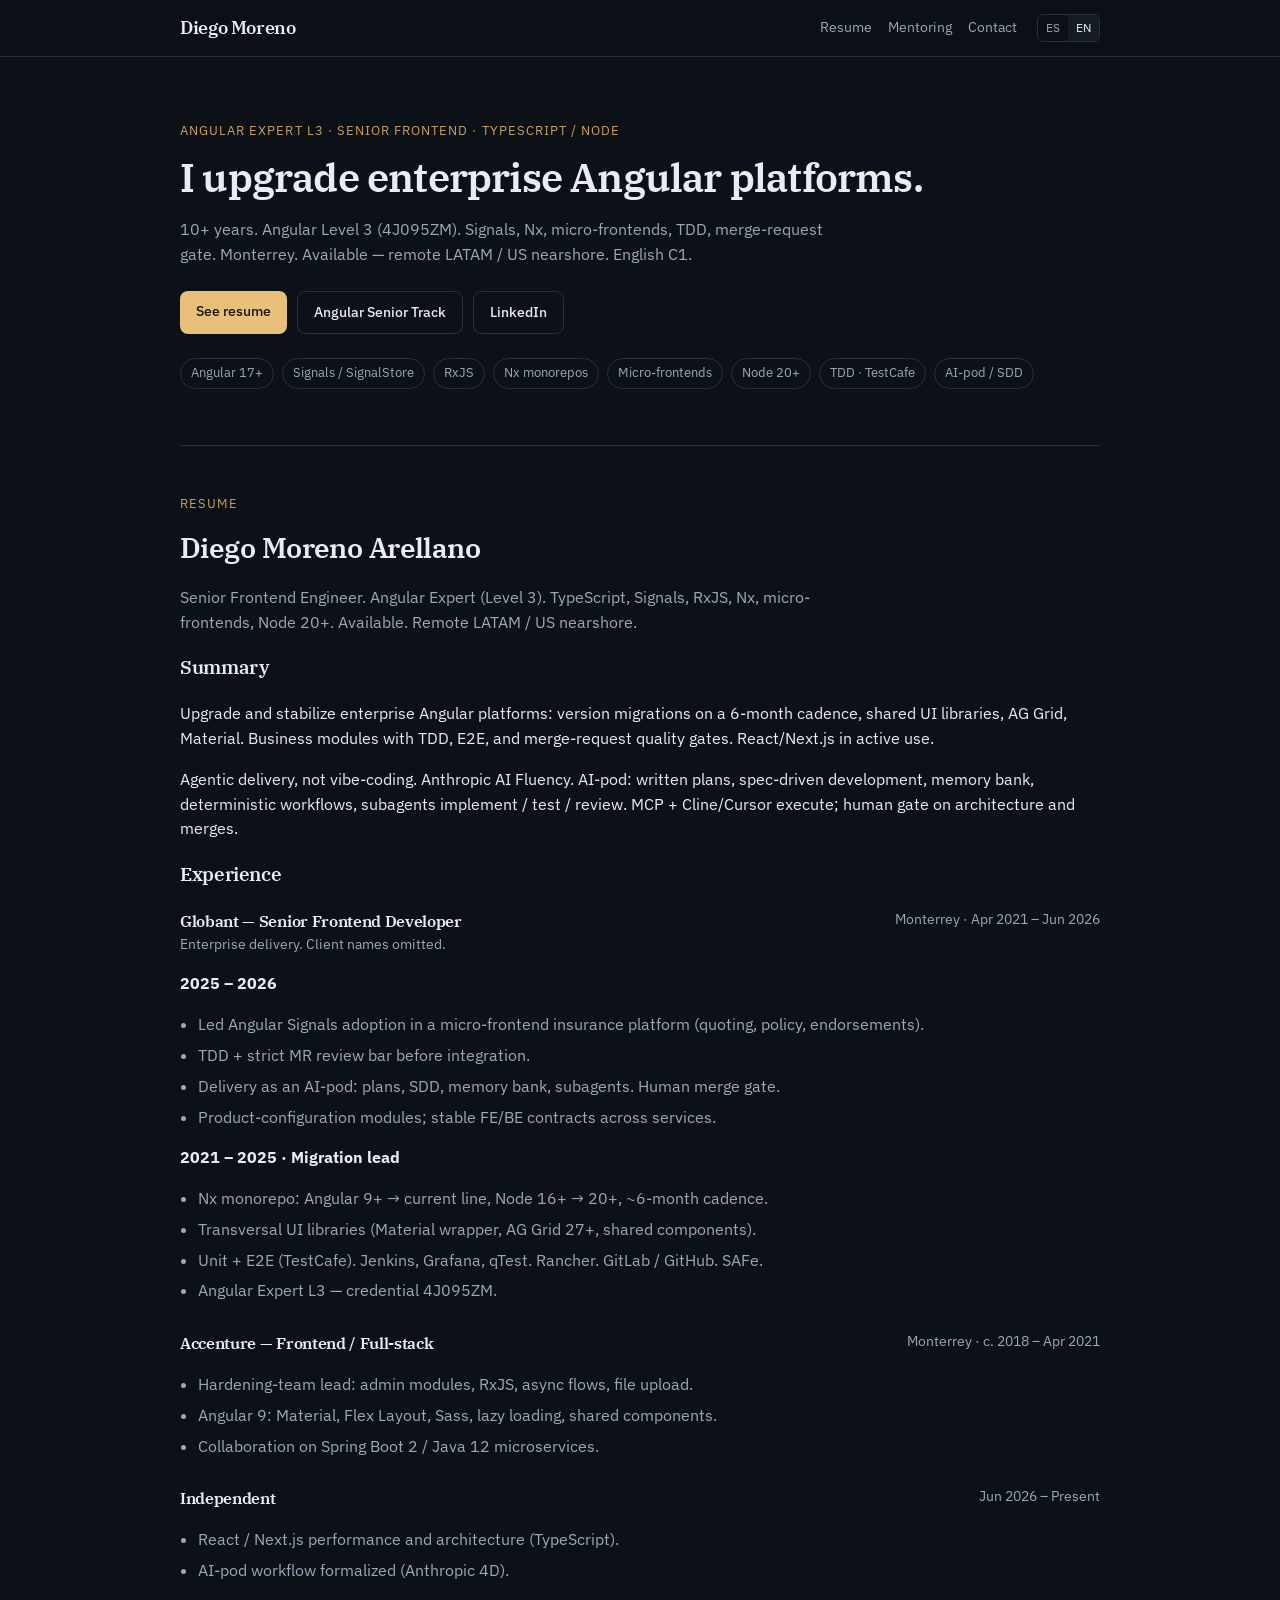
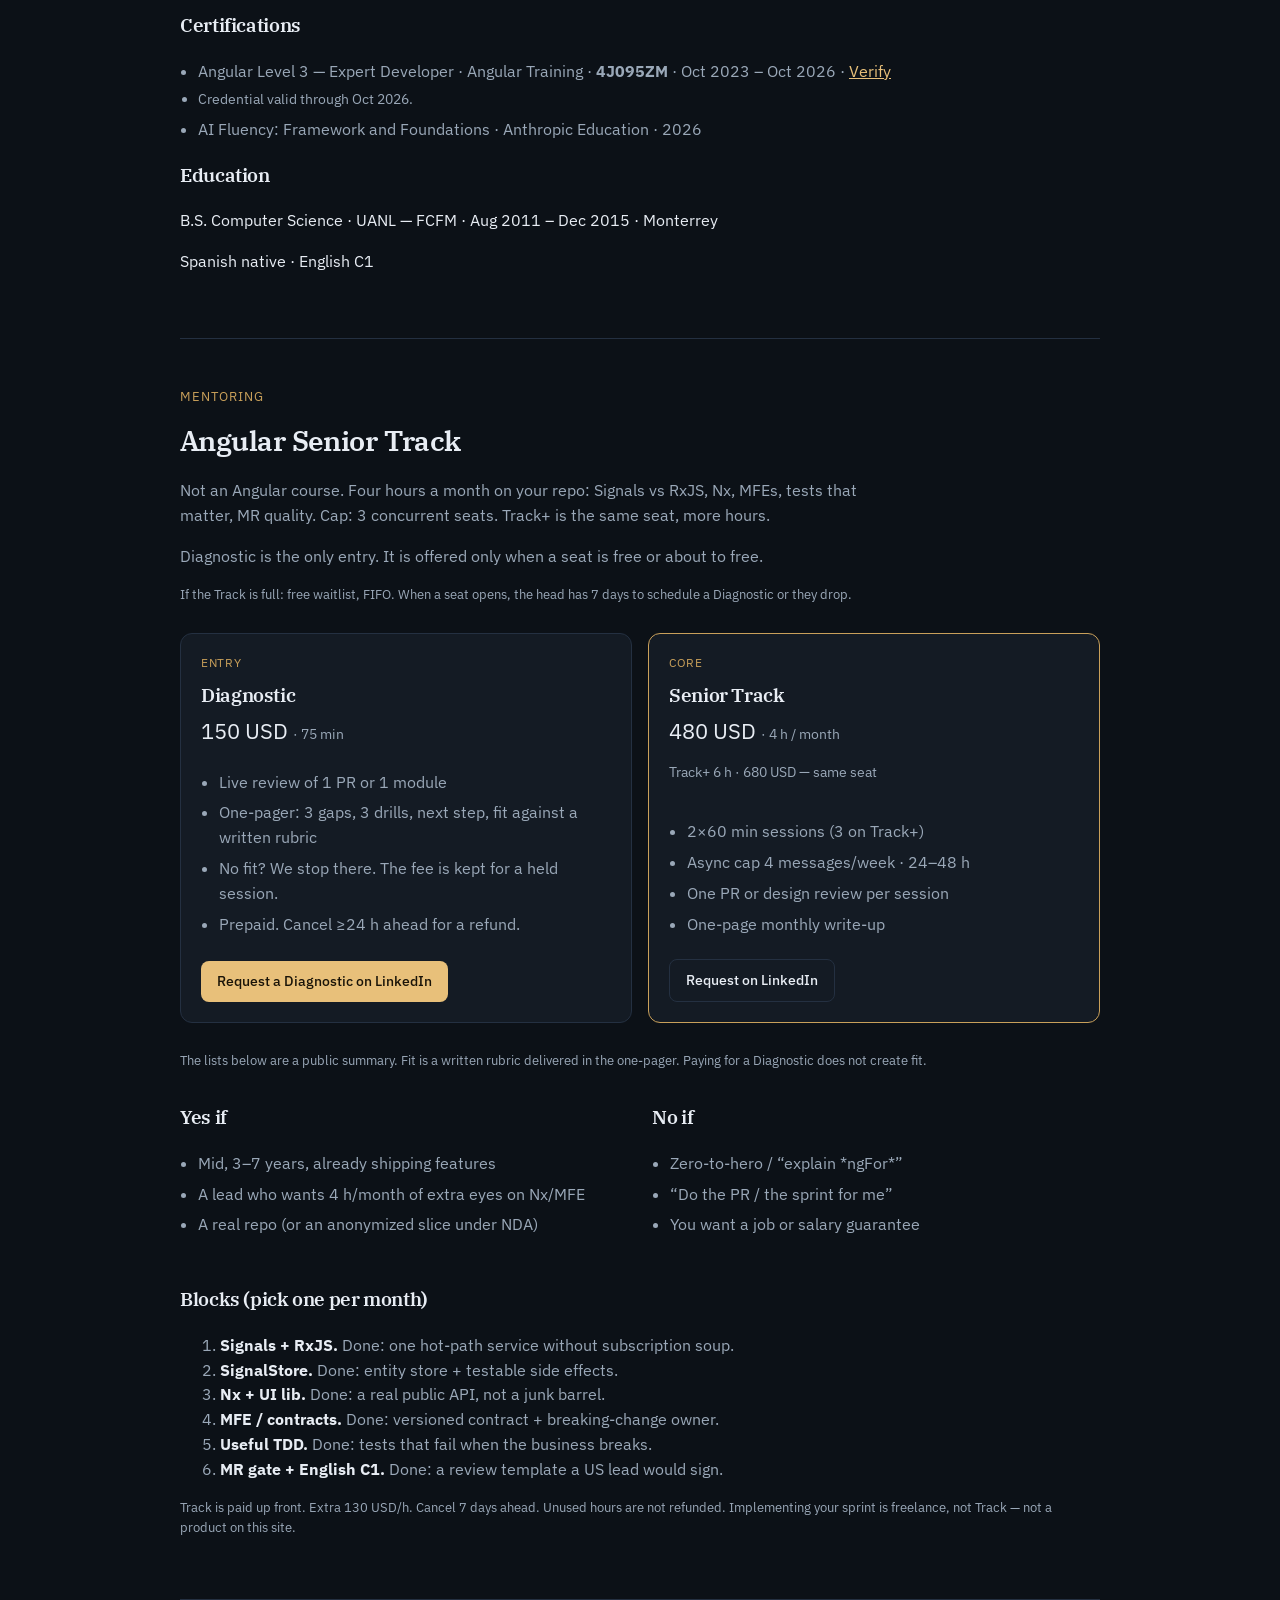
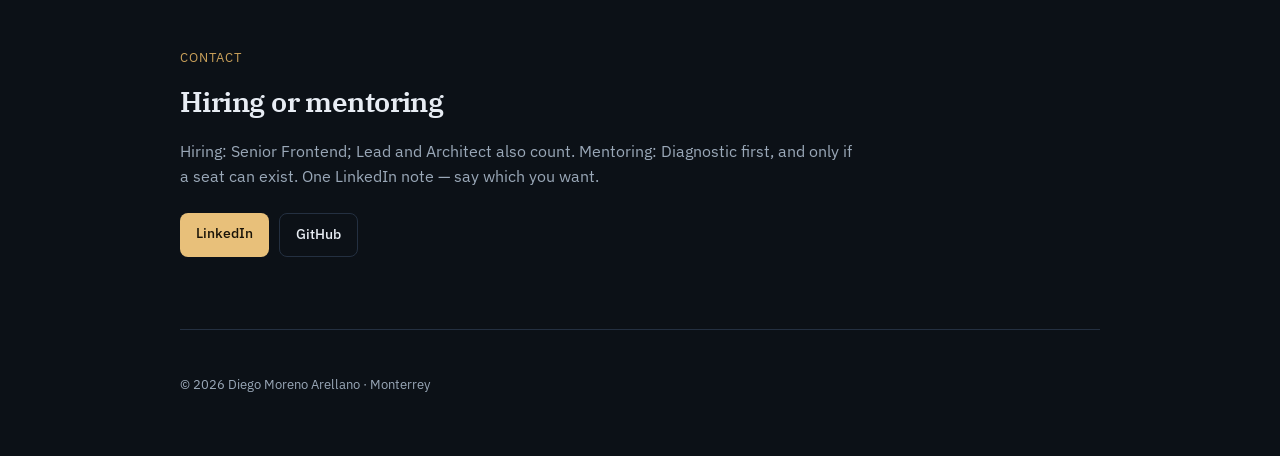
==== commit 4c9f9eeb: "fix: keep Track titles English on first paint ADR-0007: Spanish is a switch. MFE / contratos and TDD" ====
--- a/index.html
+++ b/index.html
@@ -182,8 +182,8 @@
         <li><strong>Signals + RxJS.</strong> <span data-i18n="t.1">Done: one hot-path service without subscription soup.</span></li>
         <li><strong>SignalStore.</strong> <span data-i18n="t.2">Done: entity store + testable side effects.</span></li>
         <li><strong>Nx + UI lib.</strong> <span data-i18n="t.3">Done: a real public API, not a junk barrel.</span></li>
-        <li><strong>MFE / contratos.</strong> <span data-i18n="t.4">Done: versioned contract + breaking-change owner.</span></li>
-        <li><strong>TDD útil.</strong> <span data-i18n="t.5">Done: tests that fail when the business breaks.</span></li>
+        <li><strong data-i18n="t.4h">MFE / contracts.</strong> <span data-i18n="t.4">Done: versioned contract + breaking-change owner.</span></li>
+        <li><strong data-i18n="t.5h">Useful TDD.</strong> <span data-i18n="t.5">Done: tests that fail when the business breaks.</span></li>
         <li><strong>MR gate + English C1.</strong> <span data-i18n="t.6">Done: a review template a US lead would sign.</span></li>
       </ol>
 
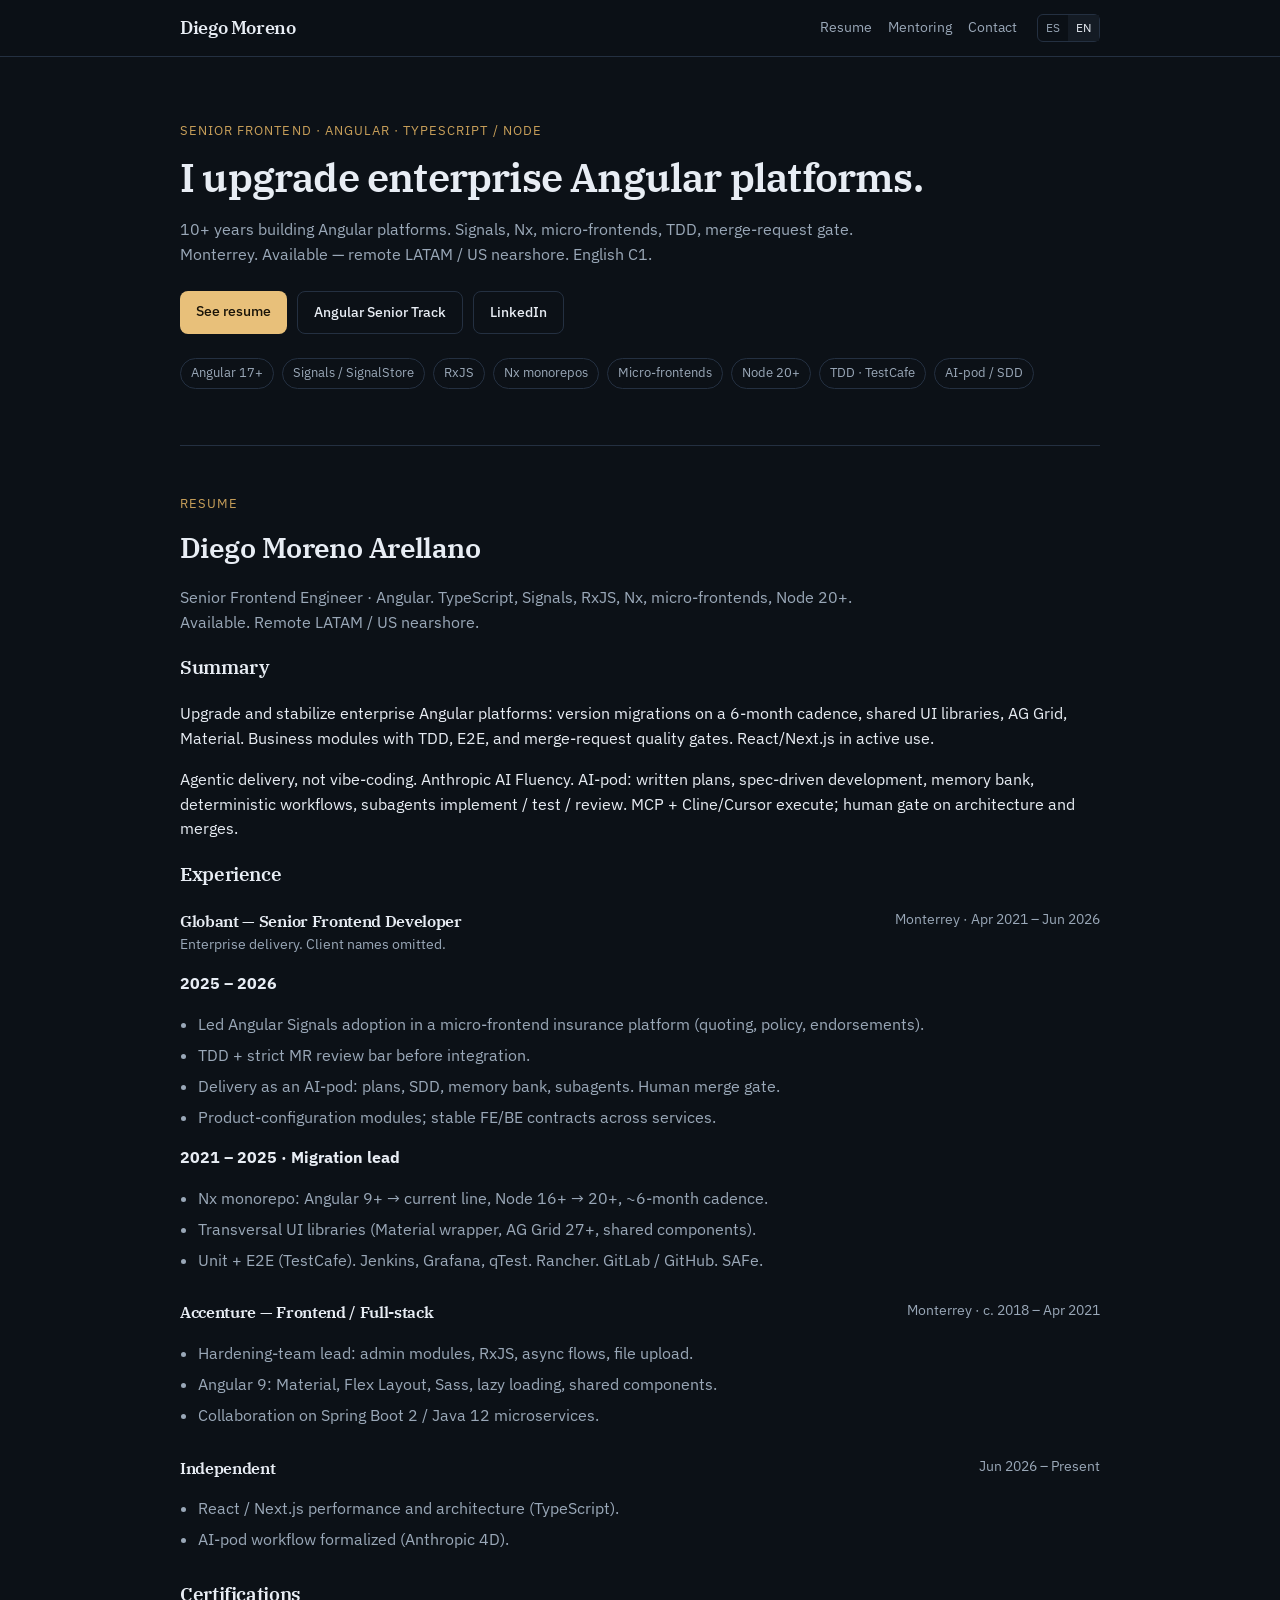
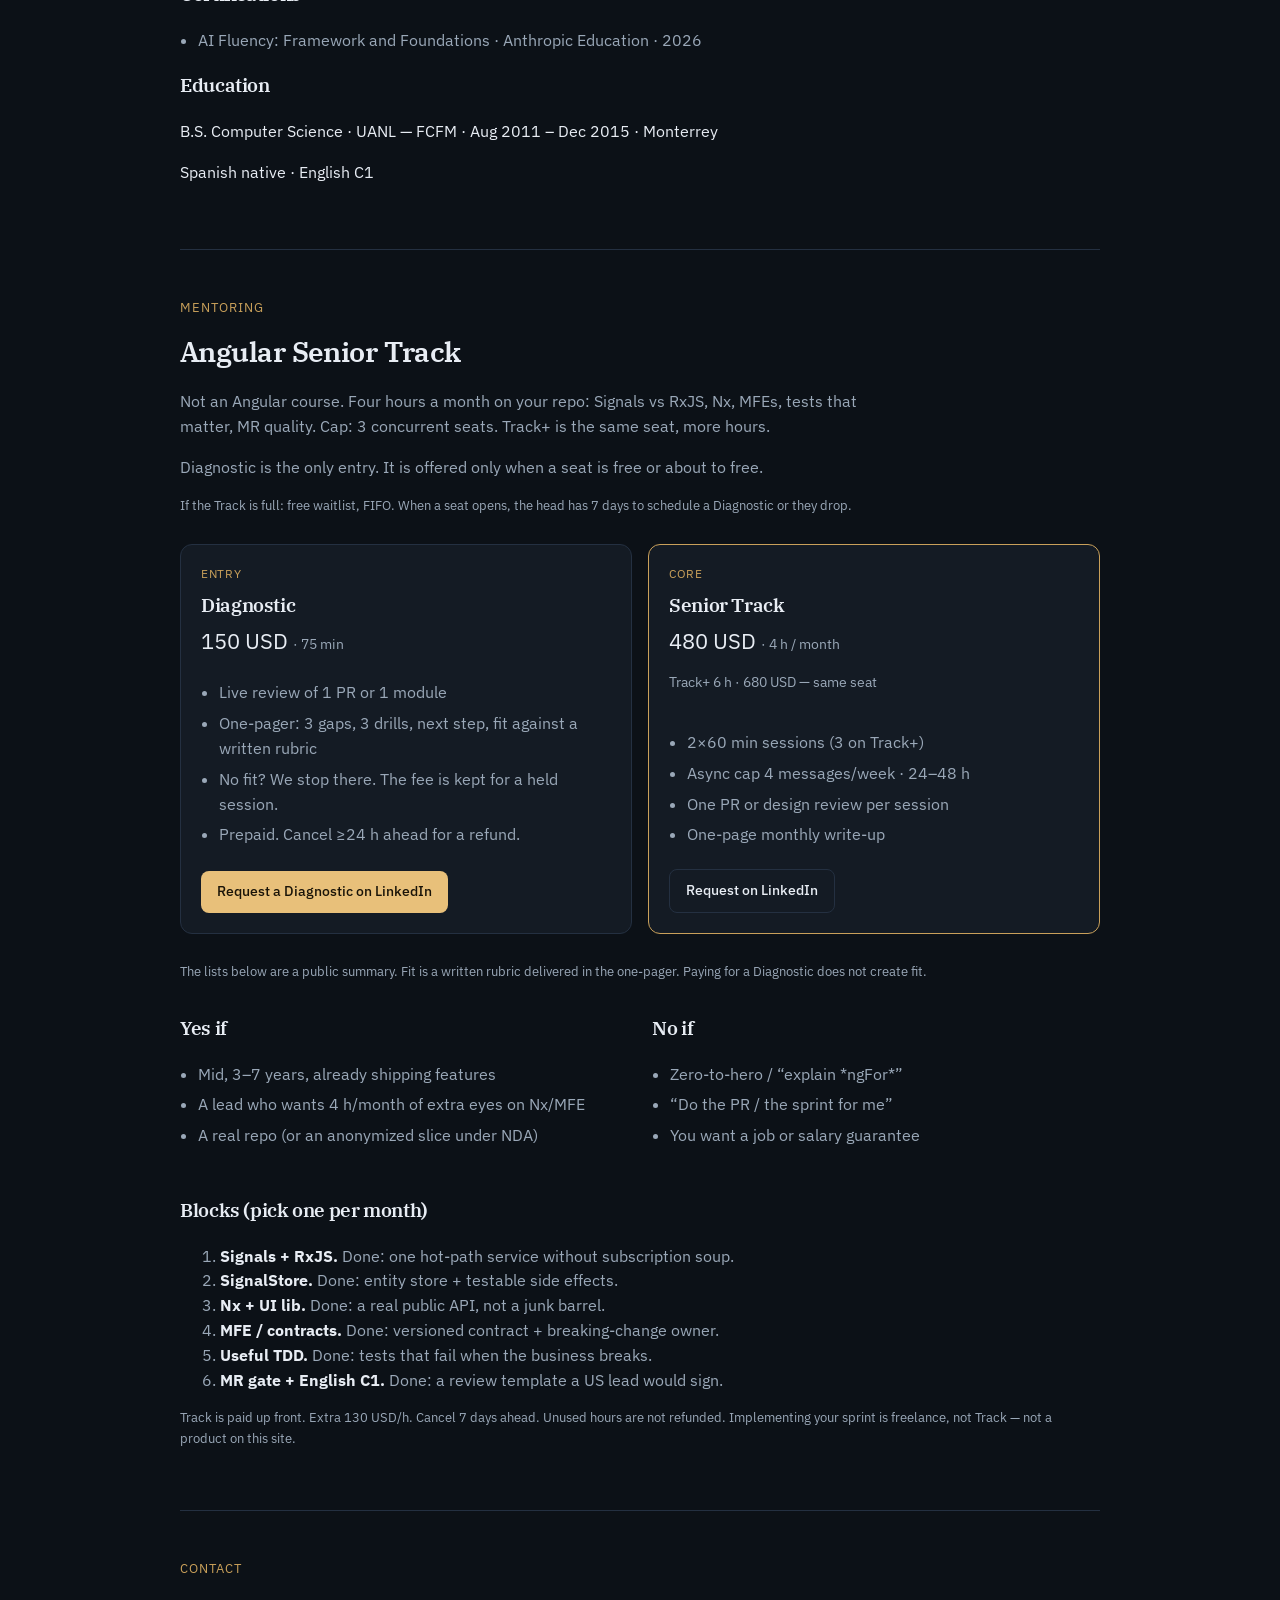
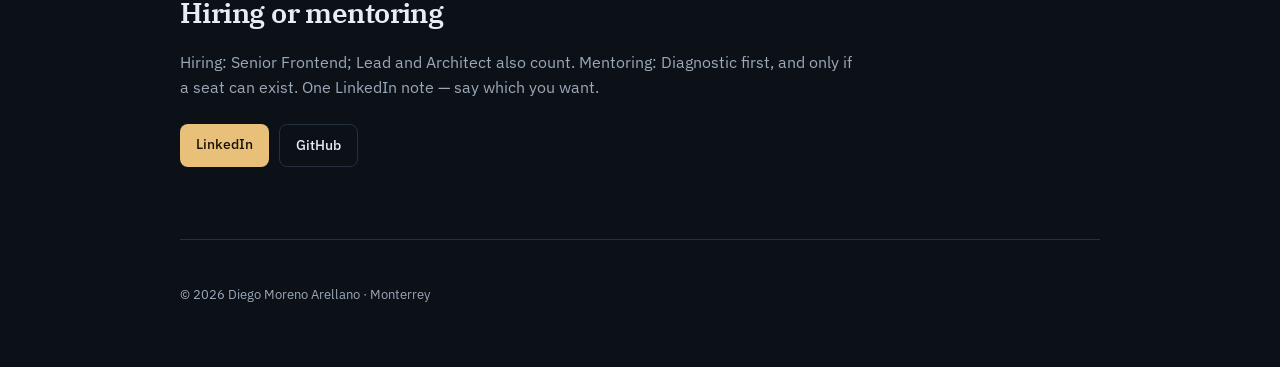
==== commit 301926c7: "fix: remove expired Angular L3 credential from public profile (#16)" ====
--- a/index.html
+++ b/index.html
@@ -3,11 +3,11 @@
 <head>
   <meta charset="UTF-8" />
   <meta name="viewport" content="width=device-width, initial-scale=1" />
-  <title>Diego Moreno — Angular Expert L3 · Senior Frontend</title>
-  <meta name="description" content="Angular Expert L3. Senior Frontend. Public resume and Angular Senior Track. Monterrey / remote US." />
+  <title>Diego Moreno — Senior Frontend · Angular</title>
+  <meta name="description" content="Senior Frontend · Angular. Public resume and Angular Senior Track. Monterrey / remote US." />
   <link rel="canonical" href="https://pelukron.github.io/diego-moreno/" />
-  <meta property="og:title" content="Diego Moreno — Angular Expert L3 · Senior Frontend" />
-  <meta property="og:description" content="Angular Expert L3. Senior Frontend. Public resume and Angular Senior Track. Monterrey / remote US." />
+  <meta property="og:title" content="Diego Moreno — Senior Frontend · Angular" />
+  <meta property="og:description" content="Senior Frontend · Angular. Public resume and Angular Senior Track. Monterrey / remote US." />
   <meta property="og:type" content="website" />
   <meta property="og:url" content="https://pelukron.github.io/diego-moreno/" />
   <link rel="icon" href="data:image/svg+xml,<svg xmlns='http://www.w3.org/2000/svg' viewBox='0 0 64 64'><rect width='64' height='64' rx='12' fill='%230c1117'/><text x='50%' y='54%' text-anchor='middle' font-family='Georgia' font-size='28' fill='%23e8c07a'>DM</text></svg>" />
@@ -35,9 +35,9 @@
 
   <main id="main">
     <section class="hero wrap" id="top">
-      <p class="kicker" data-i18n="hero.kicker">Angular Expert L3 · Senior Frontend · TypeScript / Node</p>
+      <p class="kicker" data-i18n="hero.kicker">Senior Frontend · Angular · TypeScript / Node</p>
       <h1 data-i18n="hero.title">I upgrade enterprise Angular platforms.</h1>
-      <p class="lede" data-i18n="hero.lede">10+ years. Angular Level 3 (4J095ZM). Signals, Nx, micro-frontends, TDD, merge-request gate. Monterrey. Available — remote LATAM / US nearshore. English C1.</p>
+      <p class="lede" data-i18n="hero.lede">10+ years building Angular platforms. Signals, Nx, micro-frontends, TDD, merge-request gate. Monterrey. Available — remote LATAM / US nearshore. English C1.</p>
       <div class="cta-row">
         <a class="btn primary" href="#cv" data-i18n="hero.ctaHire">See resume</a>
         <a class="btn ghost" href="#mentoria" data-i18n="hero.ctaMentor">Angular Senior Track</a>
@@ -58,7 +58,7 @@
     <section class="wrap block" id="cv">
       <p class="section-label" data-i18n="cv.label">Resume</p>
       <h2 data-i18n="cv.title">Diego Moreno Arellano</h2>
-      <p class="intro" data-i18n="cv.intro">Senior Frontend Engineer. Angular Expert (Level 3). TypeScript, Signals, RxJS, Nx, micro-frontends, Node 20+. Available. Remote LATAM / US nearshore.</p>
+      <p class="intro" data-i18n="cv.intro">Senior Frontend Engineer · Angular. TypeScript, Signals, RxJS, Nx, micro-frontends, Node 20+. Available. Remote LATAM / US nearshore.</p>
 
       <h3 data-i18n="cv.sum">Summary</h3>
       <p data-i18n="cv.p1">Upgrade and stabilize enterprise Angular platforms: version migrations on a 6-month cadence, shared UI libraries, AG Grid, Material. Business modules with TDD, E2E, and merge-request quality gates. React/Next.js in active use.</p>
@@ -83,7 +83,6 @@
           <li data-i18n="g5">Nx monorepo: Angular 9+ → current line, Node 16+ → 20+, ~6-month cadence.</li>
           <li data-i18n="g6">Transversal UI libraries (Material wrapper, AG Grid 27+, shared components).</li>
           <li data-i18n="g7">Unit + E2E (TestCafe). Jenkins, Grafana, qTest. Rancher. GitLab / GitHub. SAFe.</li>
-          <li>Angular Expert L3 — credential 4J095ZM.</li>
         </ul>
       </article>
       <article class="job">
@@ -110,8 +109,6 @@
 
       <h3 data-i18n="cv.cert">Certifications</h3>
       <ul class="plain">
-        <li>Angular Level 3 — Expert Developer · Angular Training · <strong>4J095ZM</strong> · Oct 2023 – Oct 2026 · <a href="https://www.angulartraining.com/certification/check.html" target="_blank" rel="noopener">Verify</a></li>
-        <li class="muted" data-i18n="cv.certNote">Credential valid through Oct 2026.</li>
         <li>AI Fluency: Framework and Foundations · Anthropic Education · 2026</li>
       </ul>
 
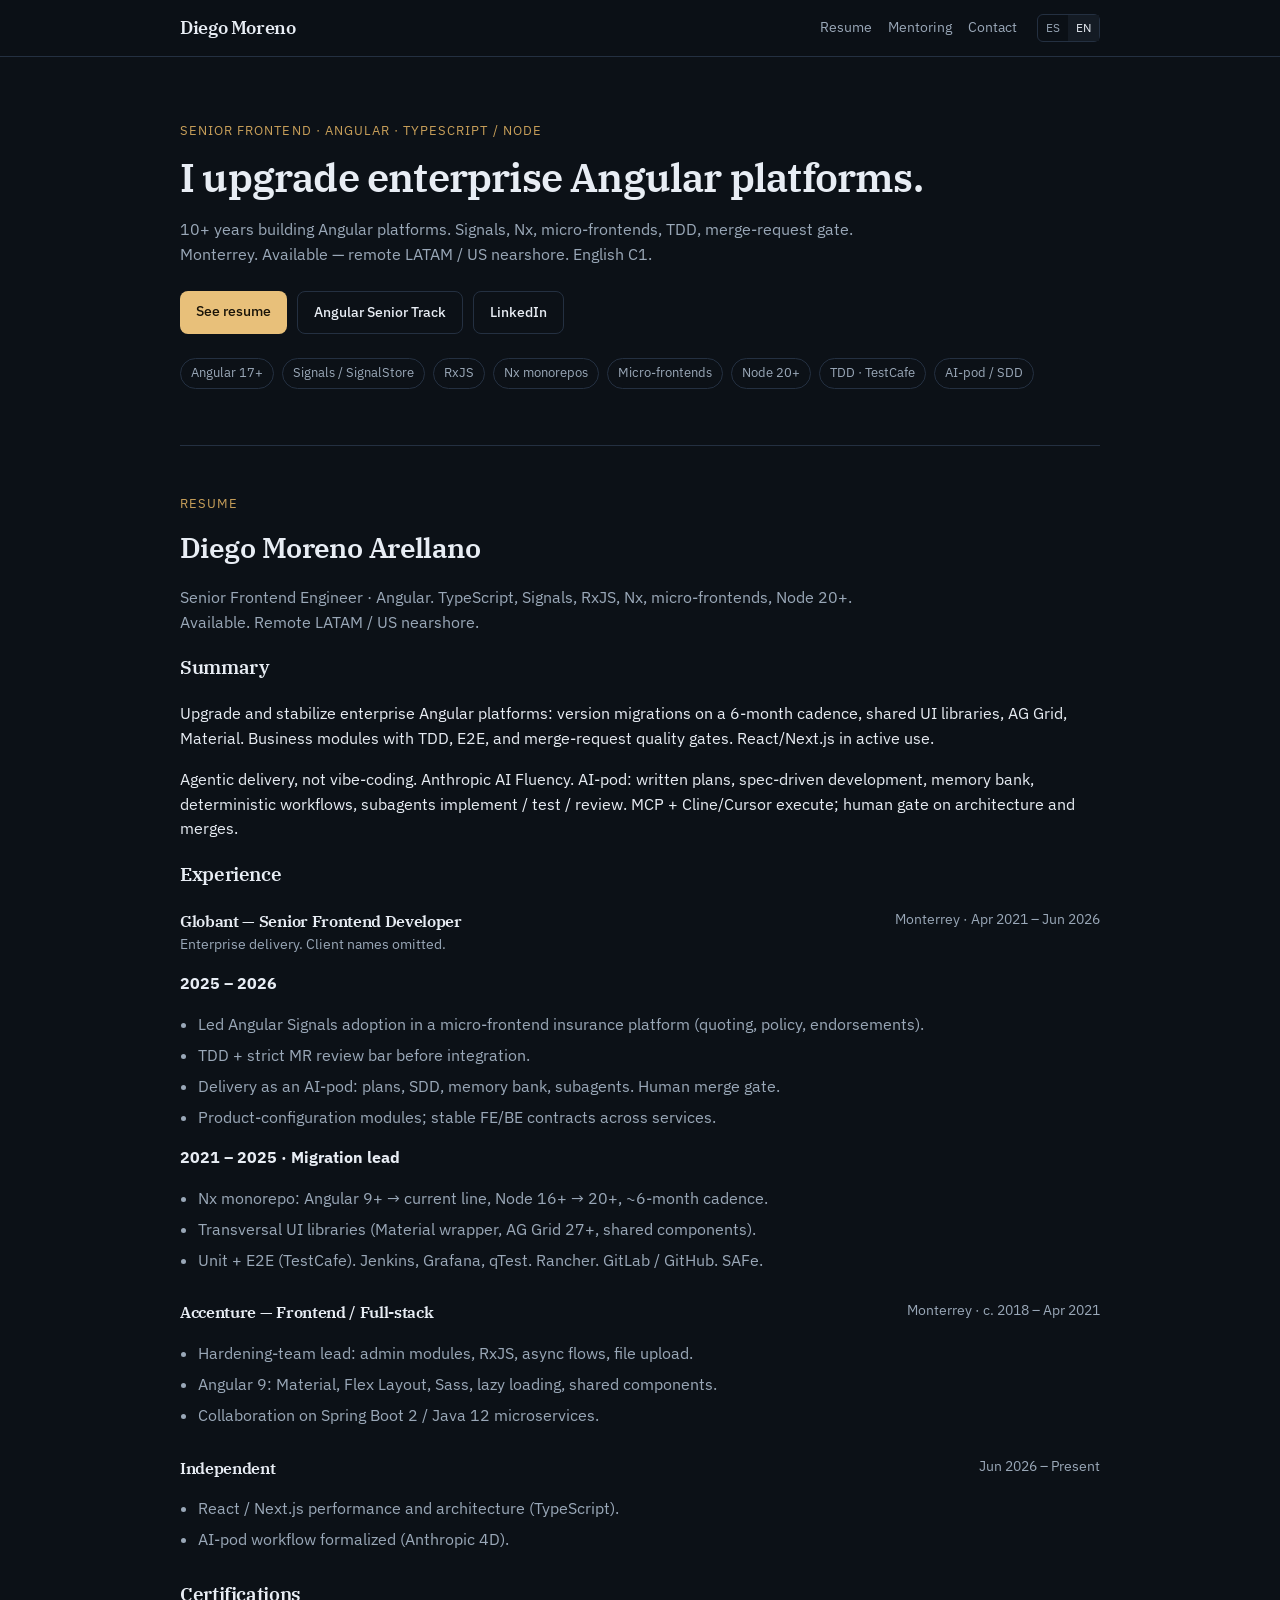
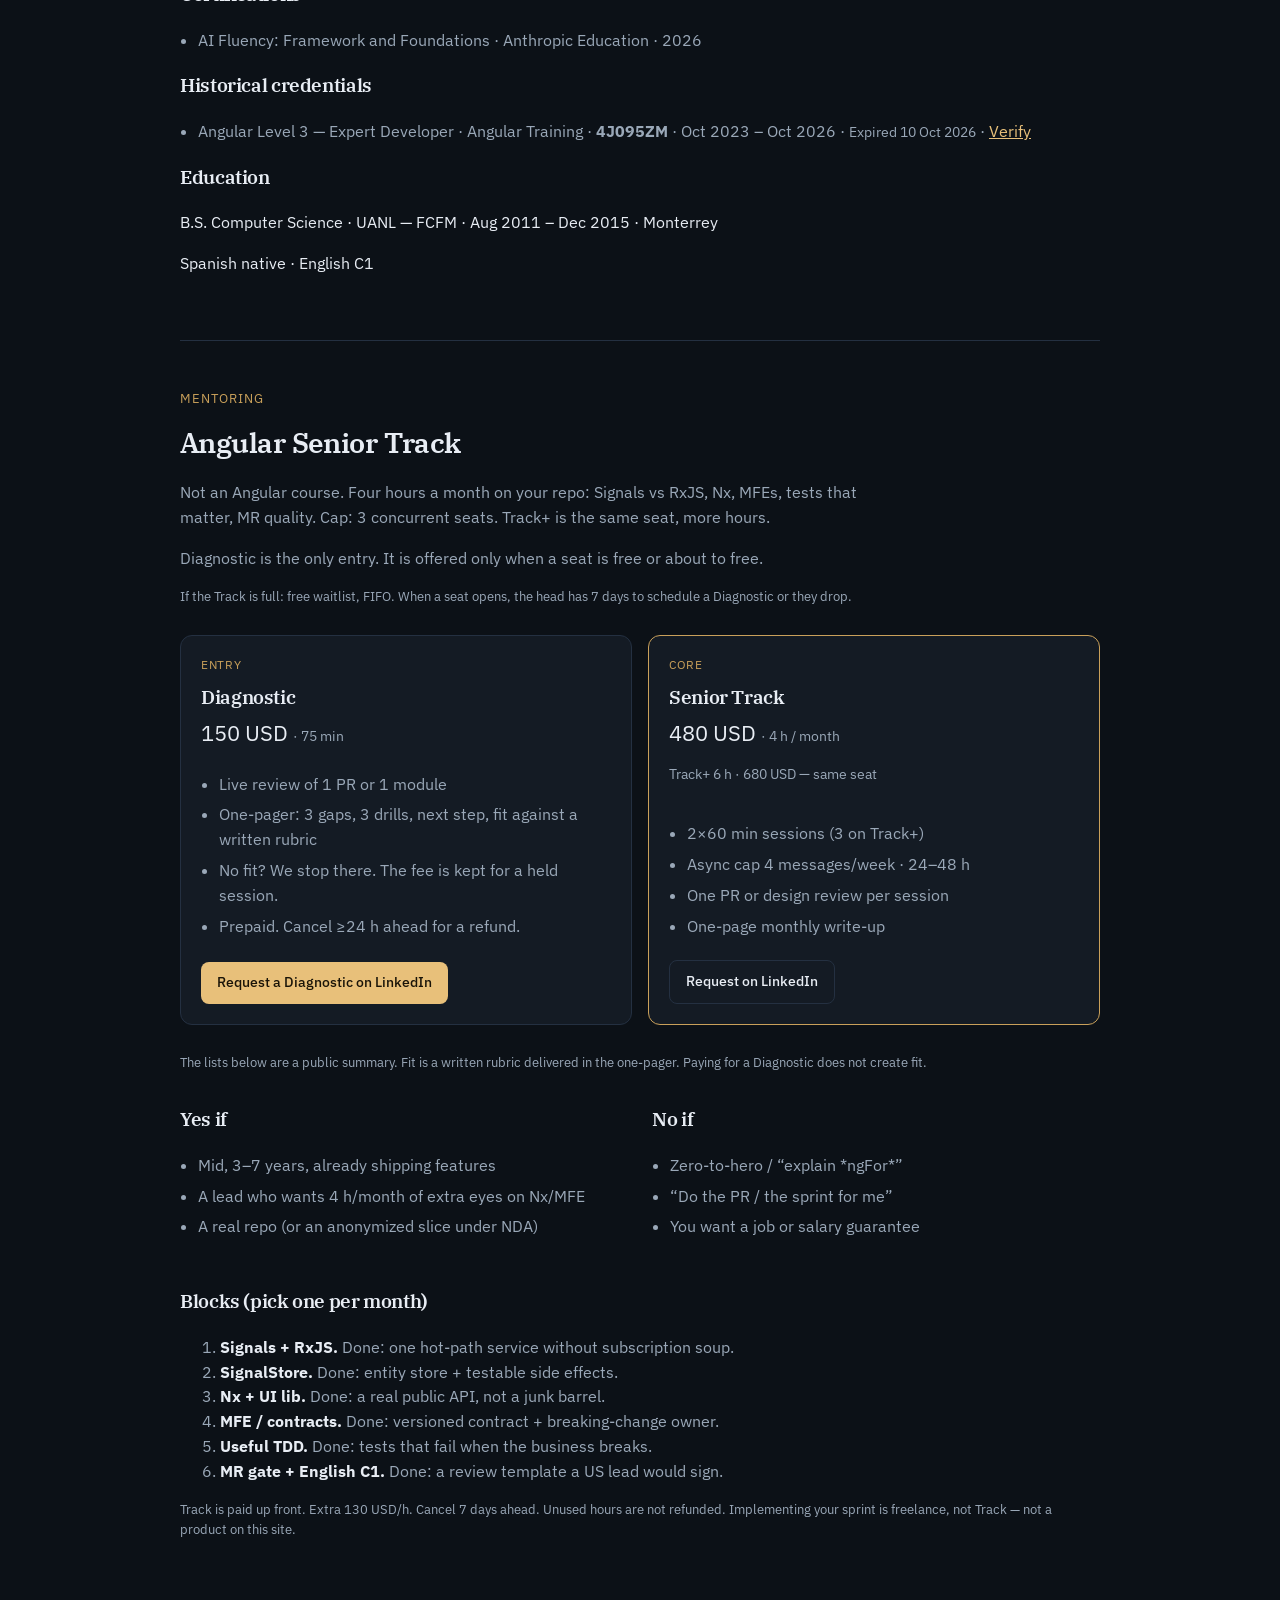
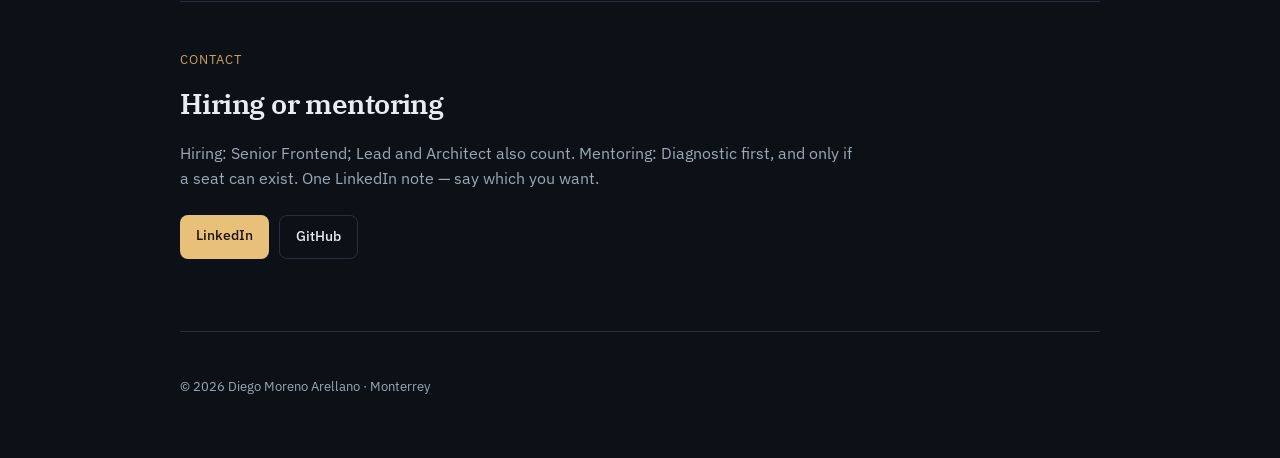
==== commit f2c8b1ea: "fix: keep expired L3 as a labeled historical credential (#16)" ====
--- a/index.html
+++ b/index.html
@@ -112,6 +112,11 @@
         <li>AI Fluency: Framework and Foundations · Anthropic Education · 2026</li>
       </ul>
 
+      <h3 data-i18n="cv.certHistory">Historical credentials</h3>
+      <ul class="plain">
+        <li>Angular Level 3 — Expert Developer · Angular Training · <strong>4J095ZM</strong> · Oct 2023 – Oct 2026 · <span class="muted">Expired 10 Oct 2026</span> · <a href="https://www.angulartraining.com/certification/check.html" target="_blank" rel="noopener">Verify</a></li>
+      </ul>
+
       <h3 data-i18n="cv.edu">Education</h3>
       <p>B.S. Computer Science · UANL — FCFM · Aug 2011 – Dec 2015 · Monterrey</p>
       <p>Spanish native · English C1</p>
